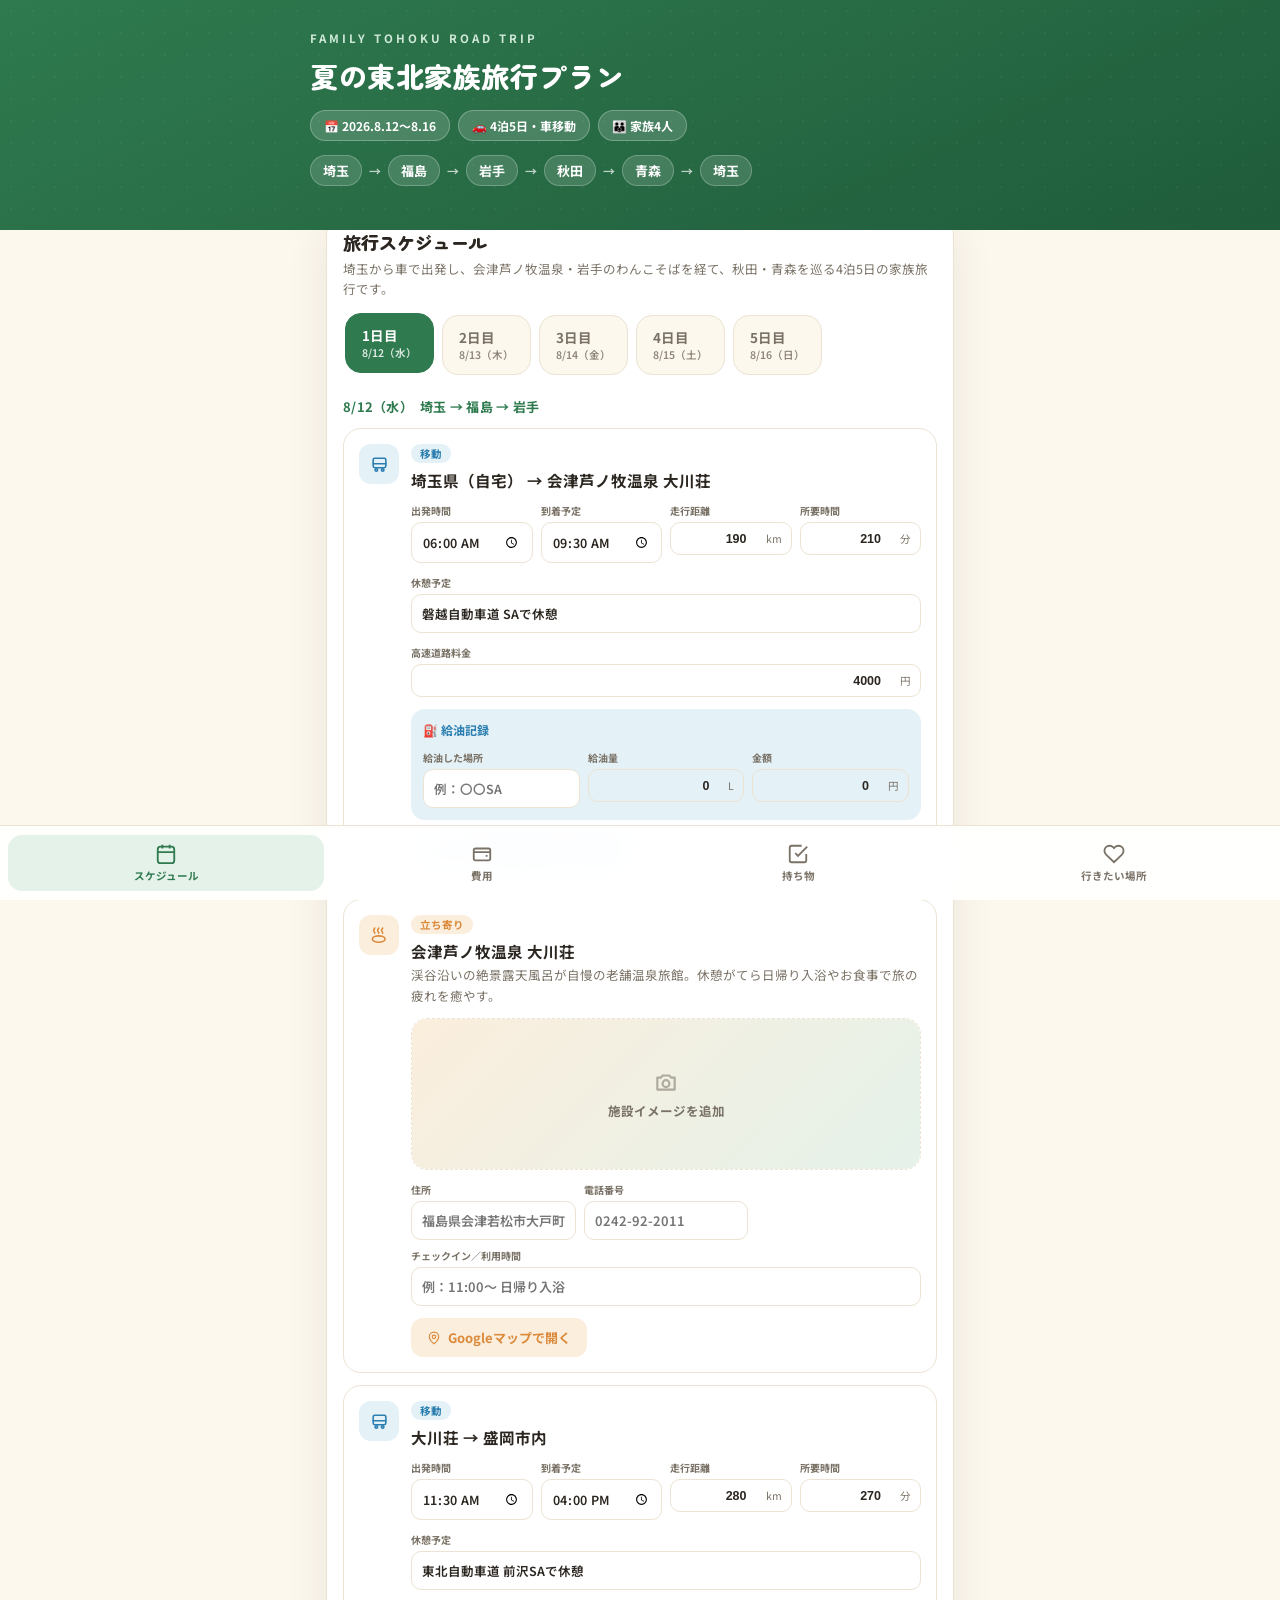
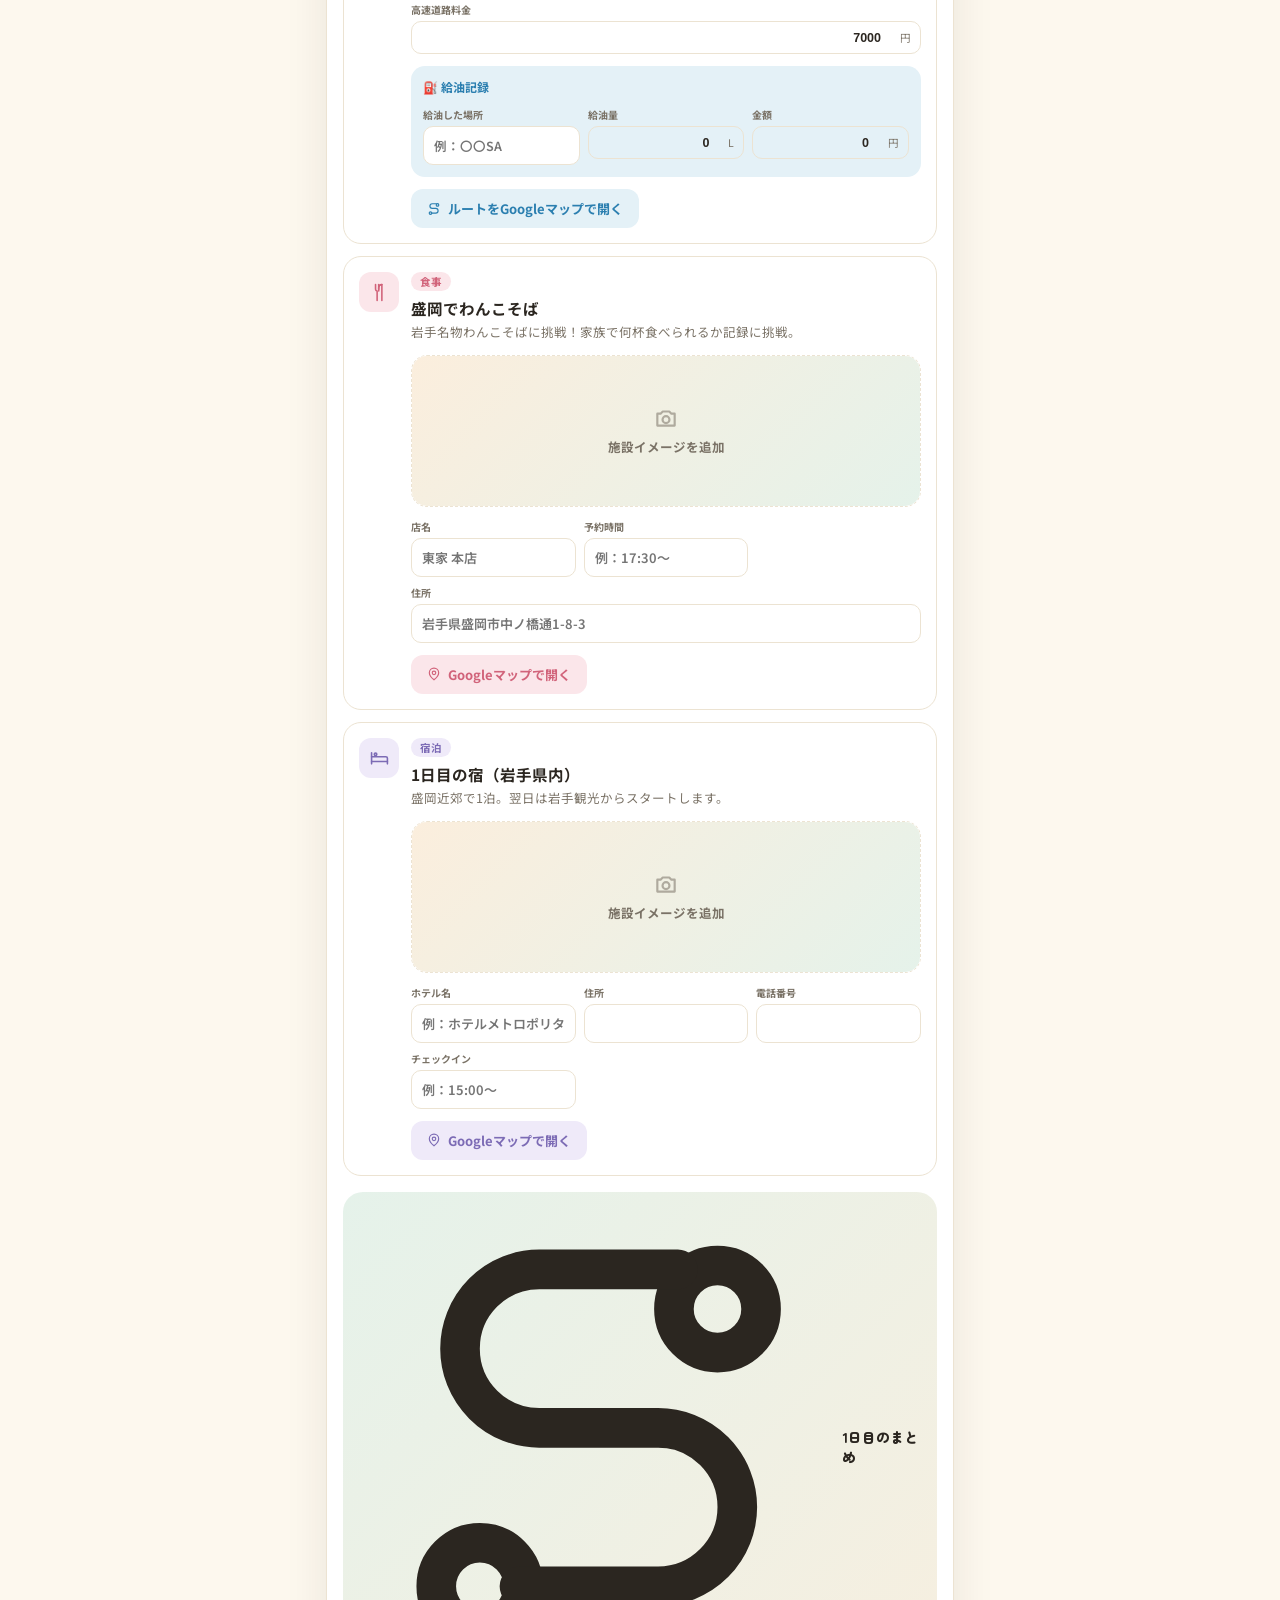
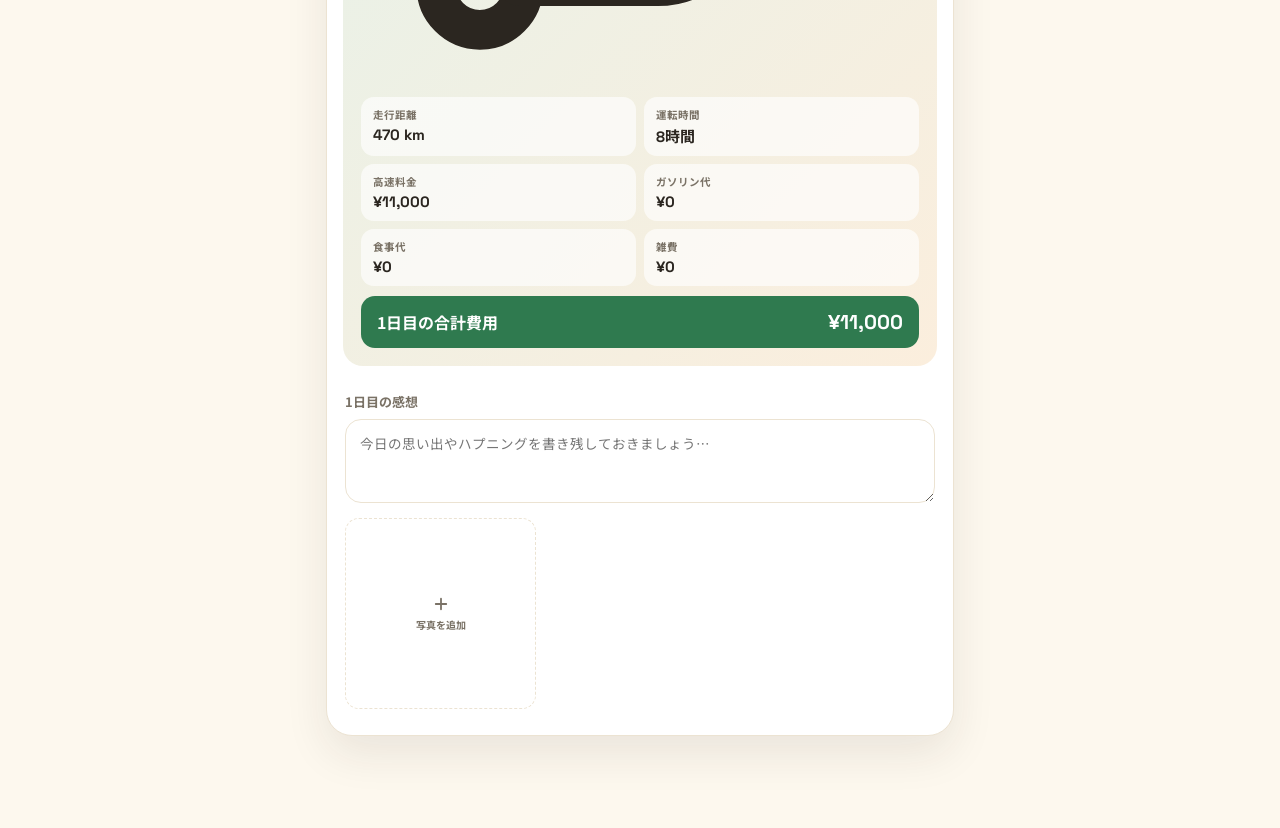
==== tohoku-trip.html @ 3187f572 "東北旅行アプリを追加" ====
<!DOCTYPE html>
<html lang="ja">
<head>
<meta charset="UTF-8">
<meta name="viewport" content="width=device-width, initial-scale=1.0">
<meta name="description" content="2026年8月12日〜16日、家族4人で車で行く東北旅行プラン。埼玉から会津芦ノ牧温泉・岩手・秋田・青森を巡る4泊5日の旅程と費用を管理できます。">
<meta name="theme-color" content="#2f7a4f">
<title>夏の東北家族旅行プラン | 埼玉→福島→岩手→秋田→青森</title>
<link rel="preconnect" href="https://fonts.googleapis.com">
<link rel="preconnect" href="https://fonts.gstatic.com" crossorigin>
<link href="https://fonts.googleapis.com/css2?family=Noto+Sans+JP:wght@400;500;700;900&family=Zen+Maru+Gothic:wght@500;700;900&family=Space+Grotesk:wght@500;700&display=swap" rel="stylesheet">
<style>
  :root {
    --bg: #fdf8ee;
    --surface: #ffffff;
    --ink: #2b2620;
    --ink-soft: #7a7266;
    --border: #ece3d2;
    --green: #2f7a4f;
    --green-soft: #e5f2ea;
    --amber: #db8a3c;
    --amber-soft: #fbeedd;
    --blue: #2b7fb0;
    --blue-soft: #e4f1f7;
    --purple: #7c6bb5;
    --purple-soft: #efeaf9;
    --coral: #d1637a;
    --coral-soft: #fbe6ea;
    --sun: #e8912b;
    --sun-soft: #fbecd4;
    --radius: 18px;
  }

  * {
    margin: 0;
    padding: 0;
    box-sizing: border-box;
  }

  body {
    font-family: "Noto Sans JP", "Hiragino Kaku Gothic ProN", sans-serif;
    background: var(--bg);
    color: var(--ink);
    padding-bottom: 92px;
    -webkit-font-smoothing: antialiased;
  }

  .num { font-family: "Space Grotesk", "Noto Sans JP", sans-serif; }
  .heading-font { font-family: "Zen Maru Gothic", "Noto Sans JP", sans-serif; }

  button { font-family: inherit; cursor: pointer; }
  a { color: inherit; text-decoration: none; }

  .wrap {
    max-width: 660px;
    margin: 0 auto;
    padding: 0 16px;
  }

  /* ---------- header ---------- */

  .hero {
    background: linear-gradient(155deg, var(--green) 0%, #1f5c3a 100%);
    color: #fff;
    padding: 30px 16px 44px;
    position: relative;
    overflow: hidden;
  }

  .hero::before {
    content: "";
    position: absolute;
    inset: 0;
    background-image: radial-gradient(rgba(255,255,255,0.08) 1px, transparent 1px);
    background-size: 22px 22px;
    opacity: 0.5;
  }

  .hero-inner {
    position: relative;
    max-width: 660px;
    margin: 0 auto;
  }

  .eyebrow {
    font-size: 11.5px;
    font-weight: 700;
    letter-spacing: 0.26em;
    color: #cfe9d9;
    text-transform: uppercase;
  }

  .hero-title {
    margin-top: 10px;
    font-size: 25px;
    font-weight: 900;
    letter-spacing: 0.02em;
  }

  .hero-badges {
    margin-top: 14px;
    display: flex;
    flex-wrap: wrap;
    gap: 8px;
  }

  .hero-badges .badge {
    background: rgba(255, 255, 255, 0.16);
    border: 1px solid rgba(255, 255, 255, 0.26);
    padding: 6px 13px;
    border-radius: 999px;
    font-size: 12px;
    font-weight: 700;
  }

  .route {
    margin-top: 14px;
    display: flex;
    align-items: center;
    gap: 7px;
    flex-wrap: wrap;
    font-size: 13px;
    font-weight: 700;
  }

  .route .stop {
    background: rgba(255, 255, 255, 0.14);
    border: 1px solid rgba(255, 255, 255, 0.24);
    padding: 5px 12px;
    border-radius: 999px;
  }

  .route .arrow { opacity: 0.7; font-size: 12px; }

  /* ---------- content card shell ---------- */

  .view { margin-top: -22px; }
  .view.hidden { display: none; }

  .section-panel {
    background: var(--surface);
    border: 1px solid var(--border);
    border-radius: 26px;
    padding: 20px 16px 26px;
    box-shadow: 0 18px 44px rgba(43, 38, 32, 0.09);
  }

  .panel-title {
    font-size: 18px;
    font-weight: 900;
    font-family: "Zen Maru Gothic", "Noto Sans JP", sans-serif;
  }

  .panel-desc {
    margin-top: 4px;
    font-size: 12.5px;
    color: var(--ink-soft);
    line-height: 1.6;
  }

  /* ---------- day tabs ---------- */

  .day-tabs {
    display: flex;
    gap: 8px;
    overflow-x: auto;
    padding: 16px 2px 6px;
    scrollbar-width: none;
  }

  .day-tabs::-webkit-scrollbar { display: none; }

  .day-tab {
    flex-shrink: 0;
    border: 1.5px solid var(--border);
    background: var(--bg);
    color: var(--ink-soft);
    font-weight: 700;
    font-size: 13.5px;
    padding: 11px 16px;
    border-radius: 16px;
    transition: background 0.2s ease, color 0.2s ease, border-color 0.2s ease, transform 0.15s ease;
    text-align: left;
    line-height: 1.5;
  }

  .day-tab span {
    display: block;
    font-size: 10.5px;
    font-weight: 600;
    opacity: 0.85;
  }

  .day-tab.active {
    background: var(--green);
    border-color: var(--green);
    color: #fff;
    transform: translateY(-2px);
  }

  /* ---------- schedule cards ---------- */

  .day-date {
    margin-top: 16px;
    margin-bottom: 12px;
    font-size: 13px;
    font-weight: 700;
    color: var(--green);
    letter-spacing: 0.02em;
  }

  .timeline {
    display: flex;
    flex-direction: column;
    gap: 12px;
  }

  .spot-card {
    display: flex;
    gap: 12px;
    border: 1px solid var(--border);
    border-radius: 18px;
    padding: 15px;
    background: var(--surface);
  }

  .spot-icon {
    flex-shrink: 0;
    width: 40px;
    height: 40px;
    border-radius: 12px;
    display: flex;
    align-items: center;
    justify-content: center;
  }

  .spot-icon svg { width: 19px; height: 19px; }

  .type-sight    .spot-icon { background: var(--green-soft); color: var(--green); }
  .type-food     .spot-icon { background: var(--coral-soft); color: var(--coral); }
  .type-hotel    .spot-icon { background: var(--purple-soft); color: var(--purple); }
  .type-drive    .spot-icon { background: var(--blue-soft); color: var(--blue); }
  .type-waypoint .spot-icon { background: var(--amber-soft); color: var(--amber); }
  .type-shop     .spot-icon { background: var(--sun-soft); color: var(--sun); }
  .type-arrive   .spot-icon { background: var(--green-soft); color: var(--green); }

  .spot-body { flex: 1; min-width: 0; }

  .spot-meta {
    display: flex;
    align-items: center;
    gap: 8px;
    font-size: 11.5px;
    font-weight: 700;
    color: var(--ink-soft);
  }

  .type-tag { padding: 2px 9px; border-radius: 999px; font-size: 10.5px; }

  .type-sight    .type-tag { background: var(--green-soft); color: var(--green); }
  .type-food     .type-tag { background: var(--coral-soft); color: var(--coral); }
  .type-hotel    .type-tag { background: var(--purple-soft); color: var(--purple); }
  .type-drive    .type-tag { background: var(--blue-soft); color: var(--blue); }
  .type-waypoint .type-tag { background: var(--amber-soft); color: var(--amber); }
  .type-shop     .type-tag { background: var(--sun-soft); color: var(--sun); }
  .type-arrive   .type-tag { background: var(--green-soft); color: var(--green); }

  .spot-title { margin-top: 6px; font-size: 15.5px; font-weight: 700; }

  .spot-desc {
    margin-top: 3px;
    font-size: 12.5px;
    color: var(--ink-soft);
    line-height: 1.65;
  }

  .map-btn {
    margin-top: 12px;
    display: inline-flex;
    align-items: center;
    gap: 7px;
    font-size: 13px;
    font-weight: 700;
    padding: 10px 16px;
    border-radius: 12px;
    border: none;
    transition: filter 0.2s ease, transform 0.15s ease;
  }

  .map-btn:hover { filter: brightness(0.96); transform: translateY(-1px); }
  .map-btn svg { width: 14px; height: 14px; }

  .type-sight    .map-btn { color: var(--green);  background: var(--green-soft); }
  .type-food     .map-btn { color: var(--coral);  background: var(--coral-soft); }
  .type-hotel    .map-btn { color: var(--purple); background: var(--purple-soft); }
  .type-drive    .map-btn { color: var(--blue);   background: var(--blue-soft); }
  .type-waypoint .map-btn { color: var(--amber);  background: var(--amber-soft); }
  .type-shop     .map-btn { color: var(--sun);    background: var(--sun-soft); }
  .type-arrive   .map-btn { color: var(--green);  background: var(--green-soft); }

  /* ---------- info fields (waypoint / hotel / food detail) ---------- */

  .info-fields {
    margin-top: 12px;
    display: grid;
    grid-template-columns: repeat(auto-fit, minmax(140px, 1fr));
    gap: 8px;
  }

  .info-field.full { grid-column: 1 / -1; }

  .info-field label {
    display: block;
    font-size: 10px;
    font-weight: 700;
    color: var(--ink-soft);
    margin-bottom: 4px;
  }

  .info-field input {
    width: 100%;
    border: 1px solid var(--border);
    border-radius: 10px;
    padding: 9px 10px;
    font-size: 13px;
    font-weight: 600;
    color: var(--ink);
    font-family: inherit;
  }

  .info-field input:focus { outline: none; border-color: var(--green); }

  /* ---------- photo slot (single) ---------- */

  .photo-slot { margin-top: 12px; }

  .photo-label {
    display: block;
    position: relative;
    border-radius: 16px;
    overflow: hidden;
    border: 1.5px dashed var(--border);
    cursor: pointer;
  }

  .photo-preview { width: 100%; height: 150px; object-fit: cover; display: none; }

  .photo-placeholder {
    display: flex;
    flex-direction: column;
    align-items: center;
    justify-content: center;
    gap: 6px;
    height: 150px;
    color: var(--ink-soft);
    font-size: 12.5px;
    font-weight: 700;
    background: linear-gradient(135deg, var(--amber-soft), var(--green-soft));
  }

  .photo-placeholder svg { width: 26px; height: 26px; opacity: 0.55; }

  .photo-slot.has-photo .photo-preview { display: block; }
  .photo-slot.has-photo .photo-placeholder { display: none; }

  .photo-remove {
    position: absolute;
    top: 8px;
    right: 8px;
    width: 30px;
    height: 30px;
    border-radius: 50%;
    background: rgba(0, 0, 0, 0.55);
    color: #fff;
    display: none;
    align-items: center;
    justify-content: center;
    border: none;
  }

  .photo-slot.has-photo .photo-remove { display: flex; }
  .photo-remove svg { width: 14px; height: 14px; }

  /* ---------- drive card ---------- */

  .drive-grid {
    margin-top: 12px;
    display: grid;
    grid-template-columns: repeat(auto-fit, minmax(96px, 1fr));
    gap: 8px;
  }

  .drive-field.full { grid-column: 1 / -1; }

  .drive-field label {
    display: block;
    font-size: 10px;
    font-weight: 700;
    color: var(--ink-soft);
    margin-bottom: 4px;
  }

  .drive-field input[type="time"],
  .drive-field input[type="text"] {
    width: 100%;
    border: 1px solid var(--border);
    border-radius: 10px;
    padding: 9px 10px;
    font-size: 12.5px;
    font-weight: 600;
    color: var(--ink);
    font-family: inherit;
  }

  .drive-field .unit-wrap {
    display: flex;
    align-items: center;
    gap: 4px;
    border: 1px solid var(--border);
    border-radius: 10px;
    padding: 8px 9px;
  }

  .drive-field .unit-wrap input {
    width: 100%;
    min-width: 0;
    border: none;
    background: transparent;
    text-align: right;
    font-size: 12.5px;
    font-weight: 700;
    font-family: "Space Grotesk", inherit;
    color: var(--ink);
  }

  .drive-field .unit-wrap input:focus,
  .drive-field input:focus { outline: none; }
  .drive-field .unit-wrap:focus-within,
  .drive-field input:focus { border-color: var(--blue); }

  .drive-field .unit-mini { font-size: 10.5px; color: var(--ink-soft); flex-shrink: 0; }

  .fuel-box {
    margin-top: 12px;
    background: var(--blue-soft);
    border-radius: 14px;
    padding: 12px;
  }

  .fuel-box-title {
    font-size: 12px;
    font-weight: 700;
    color: var(--blue);
    margin-bottom: 8px;
  }

  /* ---------- day summary (schedule tab, read-only rollup) ---------- */

  .day-summary {
    margin-top: 4px;
    background: linear-gradient(135deg, var(--green-soft), var(--amber-soft));
    border-radius: 20px;
    padding: 18px;
  }

  .day-summary-title {
    font-size: 14px;
    font-weight: 900;
    font-family: "Zen Maru Gothic", "Noto Sans JP", sans-serif;
    color: var(--ink);
    display: flex;
    align-items: center;
    gap: 6px;
  }

  .day-summary-grid {
    margin-top: 12px;
    display: grid;
    grid-template-columns: repeat(2, 1fr);
    gap: 8px;
  }

  .day-summary-item {
    background: rgba(255, 255, 255, 0.65);
    border-radius: 13px;
    padding: 10px 12px;
  }

  .day-summary-item .k { font-size: 10.5px; color: var(--ink-soft); font-weight: 700; }
  .day-summary-item .v { margin-top: 3px; font-size: 15px; font-weight: 700; color: var(--ink); }

  .day-summary-total {
    margin-top: 10px;
    background: var(--green);
    color: #fff;
    border-radius: 14px;
    padding: 13px 16px;
    display: flex;
    align-items: center;
    justify-content: space-between;
    font-weight: 700;
  }

  .day-summary-total .v { font-size: 20px; }

  /* ---------- journal ---------- */

  .journal-box { margin-top: 14px; padding: 0 2px; }

  .journal-box-title {
    font-size: 13px;
    font-weight: 700;
    color: var(--ink-soft);
    margin-bottom: 8px;
  }

  .journal-box textarea {
    width: 100%;
    min-height: 84px;
    border: 1px solid var(--border);
    border-radius: 16px;
    padding: 13px 14px;
    font-size: 13.5px;
    font-family: inherit;
    color: var(--ink);
    resize: vertical;
  }

  .journal-box textarea:focus { outline: none; border-color: var(--green); }

  .journal-photos {
    margin-top: 10px;
    display: grid;
    grid-template-columns: repeat(3, 1fr);
    gap: 8px;
  }

  .journal-thumb {
    position: relative;
    border-radius: 14px;
    overflow: hidden;
    aspect-ratio: 1;
  }

  .journal-thumb img { width: 100%; height: 100%; object-fit: cover; display: block; }

  .thumb-del {
    position: absolute;
    top: 5px;
    right: 5px;
    width: 24px;
    height: 24px;
    border-radius: 50%;
    background: rgba(0, 0, 0, 0.55);
    color: #fff;
    border: none;
    font-size: 14px;
    line-height: 1;
    display: flex;
    align-items: center;
    justify-content: center;
  }

  .journal-add-tile {
    aspect-ratio: 1;
    border: 1.5px dashed var(--border);
    border-radius: 14px;
    display: flex;
    flex-direction: column;
    align-items: center;
    justify-content: center;
    gap: 4px;
    color: var(--ink-soft);
    font-size: 10px;
    font-weight: 700;
    cursor: pointer;
  }

  .journal-add-tile svg { width: 18px; height: 18px; }

  /* ---------- budget ---------- */

  .budget-total {
    margin-top: 16px;
    background: linear-gradient(135deg, var(--green), #1f5c3a);
    color: #fff;
    border-radius: 22px;
    padding: 22px;
    text-align: center;
  }

  .budget-goal-row {
    display: flex;
    align-items: center;
    justify-content: center;
    gap: 8px;
    font-size: 12px;
    font-weight: 600;
    opacity: 0.9;
    margin-bottom: 10px;
  }

  .budget-goal-row input {
    width: 116px;
    text-align: right;
    background: rgba(255, 255, 255, 0.16);
    border: 1px solid rgba(255, 255, 255, 0.3);
    border-radius: 9px;
    padding: 6px 9px;
    color: #fff;
    font-family: "Space Grotesk", inherit;
    font-weight: 700;
    font-size: 13px;
  }

  .budget-goal-row input:focus { outline: none; border-color: #fff; }

  .budget-total .label { font-size: 12px; font-weight: 700; letter-spacing: 0.14em; opacity: 0.85; }
  .budget-total .amount { margin-top: 6px; font-size: 36px; font-weight: 700; }

  .stat-grid {
    margin-top: 16px;
    display: grid;
    grid-template-columns: 1fr 1fr;
    gap: 10px;
  }

  .stat-tile { background: rgba(255, 255, 255, 0.14); border-radius: 14px; padding: 12px; }
  .stat-tile .k { font-size: 10.5px; opacity: 0.85; font-weight: 600; }
  .stat-tile .v { margin-top: 3px; font-size: 17px; font-weight: 700; }
  .stat-tile.over .v { color: #ffdede; }

  .cost-category { margin-top: 22px; }

  .cost-category-title {
    display: flex;
    align-items: center;
    gap: 8px;
    font-size: 13px;
    font-weight: 700;
    color: var(--ink-soft);
    letter-spacing: 0.02em;
    margin-bottom: 10px;
  }

  .cat-icon {
    width: 22px;
    height: 22px;
    border-radius: 7px;
    background: var(--green-soft);
    color: var(--green);
    display: flex;
    align-items: center;
    justify-content: center;
    flex-shrink: 0;
  }

  .cat-icon svg { width: 12px; height: 12px; }

  /* ---------- day accordion (budget tab) ---------- */

  .day-acc {
    border: 1px solid var(--border);
    border-radius: 18px;
    margin-top: 10px;
    overflow: hidden;
  }

  .day-acc-head {
    width: 100%;
    display: flex;
    align-items: center;
    justify-content: space-between;
    gap: 10px;
    padding: 15px 16px;
    background: var(--bg);
    border: none;
    text-align: left;
  }

  .day-acc-head .name { font-size: 14px; font-weight: 700; }
  .day-acc-head .name span { display: block; font-size: 11px; font-weight: 500; color: var(--ink-soft); margin-top: 2px; }
  .day-acc-head .total { font-size: 15.5px; font-weight: 700; color: var(--green); flex-shrink: 0; }
  .day-acc-head .chev { flex-shrink: 0; width: 18px; height: 18px; color: var(--ink-soft); transition: transform 0.25s ease; }
  .day-acc.open .day-acc-head .chev { transform: rotate(180deg); }

  .day-acc-body {
    max-height: 0;
    overflow: hidden;
    transition: max-height 0.35s ease;
    padding: 0 16px;
  }

  .day-acc.open .day-acc-body { max-height: 1200px; padding: 4px 16px 18px; }

  .auto-chip-row { display: flex; gap: 8px; margin-bottom: 12px; }

  .auto-chip { flex: 1; background: var(--blue-soft); color: var(--blue); border-radius: 12px; padding: 9px 11px; }
  .auto-chip .k { font-size: 10.5px; font-weight: 700; }
  .auto-chip .v { display: block; font-size: 14.5px; font-weight: 700; margin-top: 2px; }

  .cost-rows { display: flex; flex-direction: column; gap: 8px; }

  .cost-row {
    display: flex;
    align-items: center;
    justify-content: space-between;
    gap: 10px;
    border: 1px solid var(--border);
    border-radius: 14px;
    padding: 11px 12px;
  }

  .cost-row .cost-label { font-size: 13.5px; font-weight: 600; color: var(--ink); }
  .cost-row .cost-input-wrap { display: flex; align-items: center; gap: 5px; flex-shrink: 0; }

  .cost-row input[type="number"] {
    width: 100px;
    text-align: right;
    border: 1px solid var(--border);
    border-radius: 10px;
    padding: 8px;
    font-size: 14px;
    font-weight: 700;
    font-family: "Space Grotesk", inherit;
    color: var(--ink);
  }

  .cost-row input[type="number"]:focus { outline: none; border-color: var(--green); }
  .unit { font-size: 12px; color: var(--ink-soft); }

  .icon-btn {
    flex-shrink: 0;
    width: 34px;
    height: 34px;
    border-radius: 10px;
    border: 1px solid var(--border);
    background: var(--bg);
    color: var(--ink-soft);
    display: flex;
    align-items: center;
    justify-content: center;
    transition: background 0.2s ease, color 0.2s ease;
  }

  .icon-btn:hover { background: var(--coral-soft); color: var(--coral); }
  .icon-btn svg { width: 15px; height: 15px; }

  .budget-row {
    display: flex;
    align-items: center;
    gap: 10px;
    border: 1px solid var(--border);
    border-radius: 14px;
    padding: 10px 12px;
  }

  .budget-row input[type="text"] {
    border: none;
    background: transparent;
    font-size: 14px;
    font-weight: 700;
    color: var(--ink);
    flex: 1;
    min-width: 0;
    font-family: inherit;
  }

  .budget-row input[type="text"]:focus { outline: none; }

  .budget-amount-wrap { display: flex; align-items: center; gap: 4px; flex-shrink: 0; }

  .budget-row input[type="number"] {
    width: 92px;
    text-align: right;
    border: 1px solid var(--border);
    border-radius: 10px;
    padding: 8px;
    font-size: 14px;
    font-weight: 700;
    font-family: "Space Grotesk", inherit;
    color: var(--ink);
  }

  .budget-row input[type="number"]:focus { outline: none; border-color: var(--green); }

  .other-empty { font-size: 12.5px; color: var(--ink-soft); padding: 10px 2px; }

  .add-row-btn {
    margin-top: 14px;
    width: 100%;
    border: 1.5px dashed var(--border);
    background: transparent;
    color: var(--green);
    font-weight: 700;
    font-size: 14px;
    padding: 14px;
    border-radius: 16px;
    display: flex;
    align-items: center;
    justify-content: center;
    gap: 6px;
    transition: background 0.2s ease, border-color 0.2s ease;
  }

  .add-row-btn:hover { background: var(--green-soft); border-color: var(--green); }
  .add-row-btn svg { width: 16px; height: 16px; }

  /* ---------- packing ---------- */

  .progress-wrap { margin-top: 16px; display: flex; align-items: center; gap: 12px; }
  .progress-track { flex: 1; height: 9px; background: var(--border); border-radius: 999px; overflow: hidden; }

  .progress-fill {
    height: 100%;
    background: linear-gradient(90deg, var(--green), #58ab7c);
    border-radius: 999px;
    transition: width 0.3s ease;
    width: 0%;
  }

  .progress-text { font-size: 12.5px; font-weight: 700; color: var(--ink-soft); flex-shrink: 0; }

  .packing-list { margin-top: 16px; display: flex; flex-direction: column; gap: 8px; }

  .packing-row {
    display: flex;
    align-items: center;
    gap: 10px;
    border: 1px solid var(--border);
    border-radius: 16px;
    padding: 13px;
  }

  .check-box {
    width: 24px;
    height: 24px;
    border-radius: 8px;
    border: 2px solid var(--border);
    flex-shrink: 0;
    display: flex;
    align-items: center;
    justify-content: center;
    color: #fff;
    transition: background 0.2s ease, border-color 0.2s ease;
  }

  .check-box svg { width: 14px; height: 14px; opacity: 0; transition: opacity 0.15s ease; }

  .packing-row.checked .check-box { background: var(--green); border-color: var(--green); }
  .packing-row.checked .check-box svg { opacity: 1; }
  .packing-row.checked .packing-label { color: var(--ink-soft); text-decoration: line-through; }

  .packing-label { flex: 1; font-size: 14px; font-weight: 500; cursor: pointer; }

  .add-input-row { margin-top: 14px; display: flex; gap: 8px; }

  .add-input-row input[type="text"] {
    flex: 1;
    border: 1px solid var(--border);
    border-radius: 14px;
    padding: 14px 15px;
    font-size: 14px;
    font-family: inherit;
    color: var(--ink);
  }

  .add-input-row input[type="text"]:focus { outline: none; border-color: var(--green); }

  .add-submit-btn {
    flex-shrink: 0;
    width: 52px;
    border-radius: 14px;
    border: none;
    background: var(--green);
    color: #fff;
    display: flex;
    align-items: center;
    justify-content: center;
  }

  .add-submit-btn svg { width: 20px; height: 20px; }

  /* ---------- wishlist ---------- */

  .wish-list { margin-top: 16px; display: flex; flex-direction: column; gap: 10px; }

  .wish-card {
    display: flex;
    align-items: center;
    gap: 12px;
    border: 1px solid var(--border);
    border-radius: 18px;
    padding: 13px 14px;
  }

  .wish-icon {
    flex-shrink: 0;
    width: 38px;
    height: 38px;
    border-radius: 11px;
    background: var(--coral-soft);
    color: var(--coral);
    display: flex;
    align-items: center;
    justify-content: center;
  }

  .wish-icon svg { width: 18px; height: 18px; }
  .wish-name { flex: 1; font-size: 14.5px; font-weight: 700; min-width: 0; word-break: break-word; }
  .wish-actions { display: flex; align-items: center; gap: 6px; flex-shrink: 0; }

  .wish-map-btn {
    width: 38px;
    height: 38px;
    border-radius: 11px;
    border: none;
    background: var(--green-soft);
    color: var(--green);
    display: flex;
    align-items: center;
    justify-content: center;
  }

  .wish-map-btn svg { width: 16px; height: 16px; }

  .empty-note {
    margin-top: 18px;
    text-align: center;
    font-size: 13px;
    color: var(--ink-soft);
    padding: 20px;
    border: 1.5px dashed var(--border);
    border-radius: 16px;
  }

  /* ---------- bottom nav ---------- */

  .bottom-nav {
    position: fixed;
    bottom: 0;
    left: 0;
    right: 0;
    z-index: 10;
    background: rgba(255, 255, 255, 0.94);
    backdrop-filter: blur(16px);
    -webkit-backdrop-filter: blur(16px);
    border-top: 1px solid var(--border);
    display: flex;
    padding: 9px 8px calc(9px + env(safe-area-inset-bottom));
  }

  .nav-btn {
    flex: 1;
    display: flex;
    flex-direction: column;
    align-items: center;
    gap: 3px;
    border: none;
    background: transparent;
    color: var(--ink-soft);
    padding: 8px 4px;
    border-radius: 14px;
    font-size: 10.5px;
    font-weight: 700;
    transition: color 0.2s ease, background 0.2s ease;
  }

  .nav-btn svg { width: 22px; height: 22px; }
  .nav-btn.active { color: var(--green); background: var(--green-soft); }

  @media (min-width: 480px) {
    .hero-title { font-size: 28px; }
  }
</style>
</head>
<body>

  <header class="hero">
    <div class="hero-inner">
      <p class="eyebrow">Family Tohoku Road Trip</p>
      <h1 class="hero-title heading-font">夏の東北家族旅行プラン</h1>
      <div class="hero-badges">
        <span class="badge">📅 2026.8.12〜8.16</span>
        <span class="badge">🚗 4泊5日・車移動</span>
        <span class="badge">👪 家族4人</span>
      </div>
      <div class="route">
        <span class="stop">埼玉</span><span class="arrow">→</span>
        <span class="stop">福島</span><span class="arrow">→</span>
        <span class="stop">岩手</span><span class="arrow">→</span>
        <span class="stop">秋田</span><span class="arrow">→</span>
        <span class="stop">青森</span><span class="arrow">→</span>
        <span class="stop">埼玉</span>
      </div>
    </div>
  </header>

  <main class="wrap">

    <!-- ---------------- schedule view ---------------- -->
    <section class="view" id="view-schedule">
      <div class="section-panel">
        <h2 class="panel-title">旅行スケジュール</h2>
        <p class="panel-desc">埼玉から車で出発し、会津芦ノ牧温泉・岩手のわんこそばを経て、秋田・青森を巡る4泊5日の家族旅行です。</p>

        <div class="day-tabs" id="dayTabs"></div>
        <p class="day-date" id="dayDate"></p>
        <div class="timeline" id="timeline"></div>
      </div>
    </section>

    <!-- ---------------- budget view ---------------- -->
    <section class="view hidden" id="view-budget">
      <div class="section-panel">
        <h2 class="panel-title">旅行費用の管理</h2>
        <p class="panel-desc">日ごとに費用を入力すると、1日ごとの合計・旅行総額・1人あたりの金額・残り予算が自動で計算されます。</p>

        <div class="budget-total">
          <div class="budget-goal-row">
            <span>設定予算</span>
            <input type="number" id="goalInput" min="0" step="1000">
            <span>円</span>
          </div>
          <div class="label">現在の旅行総額</div>
          <div class="amount num" id="budgetTotal">¥0</div>
          <div class="stat-grid">
            <div class="stat-tile">
              <div class="k">1人あたり（4人）</div>
              <div class="v num" id="perPersonAmount">¥0</div>
            </div>
            <div class="stat-tile" id="remainTile">
              <div class="k">残り予算</div>
              <div class="v num" id="remainAmount">¥0</div>
            </div>
          </div>
        </div>

        <div class="cost-category">
          <div class="cost-category-title"><span class="cat-icon" id="icon-calendar-slot"></span>1日ごとの費用</div>
          <div id="dayAccordions"></div>
        </div>

        <div class="cost-category">
          <div class="cost-category-title"><span class="cat-icon" id="icon-other-slot"></span>その他（自由入力）</div>
          <div class="budget-row-list" id="otherList"></div>
          <button class="add-row-btn" id="addOtherRow">
            <svg viewBox="0 0 24 24" fill="none" stroke="currentColor" stroke-width="2.4" stroke-linecap="round"><path d="M12 5v14M5 12h14"></path></svg>
            費用項目を追加
          </button>
        </div>
      </div>
    </section>

    <!-- ---------------- packing view ---------------- -->
    <section class="view hidden" id="view-packing">
      <div class="section-panel">
        <h2 class="panel-title">持ち物チェックリスト</h2>
        <p class="panel-desc">家族4人での夏の車移動向けの持ち物リストです。準備できたらチェックしましょう。</p>

        <div class="progress-wrap">
          <div class="progress-track"><div class="progress-fill" id="progressFill"></div></div>
          <div class="progress-text" id="progressText">0 / 0</div>
        </div>

        <div class="packing-list" id="packingList"></div>

        <div class="add-input-row">
          <input type="text" id="packingInput" placeholder="持ち物を追加（例：カメラ）">
          <button class="add-submit-btn" id="packingAddBtn">
            <svg viewBox="0 0 24 24" fill="none" stroke="currentColor" stroke-width="2.4" stroke-linecap="round"><path d="M12 5v14M5 12h14"></path></svg>
          </button>
        </div>
      </div>
    </section>

    <!-- ---------------- wishlist view ---------------- -->
    <section class="view hidden" id="view-wishlist">
      <div class="section-panel">
        <h2 class="panel-title">行きたい場所リスト</h2>
        <p class="panel-desc">気になるスポットを追加して、旅の候補地として残しておけます。</p>

        <div class="add-input-row">
          <input type="text" id="wishInput" placeholder="行きたい場所を入力（例：十和田湖）">
          <button class="add-submit-btn" id="wishAddBtn">
            <svg viewBox="0 0 24 24" fill="none" stroke="currentColor" stroke-width="2.4" stroke-linecap="round"><path d="M12 5v14M5 12h14"></path></svg>
          </button>
        </div>

        <div class="wish-list" id="wishList"></div>
        <p class="empty-note" id="wishEmpty" style="display:none;">まだ登録された場所がありません。</p>
      </div>
    </section>

  </main>

  <nav class="bottom-nav">
    <button class="nav-btn active" data-view="schedule">
      <svg viewBox="0 0 24 24" fill="none" stroke="currentColor" stroke-width="2"><rect x="3" y="4" width="18" height="18" rx="3"></rect><path d="M3 10h18M8 2v4M16 2v4"></path></svg>
      スケジュール
    </button>
    <button class="nav-btn" data-view="budget">
      <svg viewBox="0 0 24 24" fill="none" stroke="currentColor" stroke-width="2"><rect x="3" y="6" width="18" height="13" rx="2"></rect><path d="M3 10h18M16 14h2"></path></svg>
      費用
    </button>
    <button class="nav-btn" data-view="packing">
      <svg viewBox="0 0 24 24" fill="none" stroke="currentColor" stroke-width="2"><path d="M9 11l3 3L22 4"></path><path d="M21 12v7a2 2 0 0 1-2 2H5a2 2 0 0 1-2-2V5a2 2 0 0 1 2-2h11"></path></svg>
      持ち物
    </button>
    <button class="nav-btn" data-view="wishlist">
      <svg viewBox="0 0 24 24" fill="none" stroke="currentColor" stroke-width="2"><path d="M20.8 4.6a5.5 5.5 0 0 0-7.8 0L12 5.6l-1-1a5.5 5.5 0 0 0-7.8 7.8l1 1L12 21l7.8-7.6 1-1a5.5 5.5 0 0 0 0-7.8Z"></path></svg>
      行きたい場所
    </button>
  </nav>

<script>
  /* ================= icons ================= */
  const ICONS = {
    sight: '<svg viewBox="0 0 24 24" fill="none" stroke="currentColor" stroke-width="2" stroke-linecap="round" stroke-linejoin="round"><path d="m8 3-4 6h16l-4-6"></path><path d="M4 9v11a1 1 0 0 0 1 1h14a1 1 0 0 0 1-1V9"></path><path d="M9 21v-6h6v6"></path></svg>',
    food: '<svg viewBox="0 0 24 24" fill="none" stroke="currentColor" stroke-width="2" stroke-linecap="round" stroke-linejoin="round"><path d="M7 2v6a2 2 0 0 0 2 2v12"></path><path d="M11 2v8"></path><path d="M15 2v20"></path><path d="M15 2a4 4 0 0 0-4 4v2"></path></svg>',
    hotel: '<svg viewBox="0 0 24 24" fill="none" stroke="currentColor" stroke-width="2" stroke-linecap="round" stroke-linejoin="round"><path d="M2 20V6"></path><path d="M2 11h18a2 2 0 0 1 2 2v7"></path><path d="M2 17h20"></path><circle cx="7" cy="8" r="1.6"></circle></svg>',
    drive: '<svg viewBox="0 0 24 24" fill="none" stroke="currentColor" stroke-width="2" stroke-linecap="round" stroke-linejoin="round"><rect x="4" y="4" width="16" height="12" rx="2"></rect><path d="M4 11h16"></path><circle cx="8" cy="19" r="1.6"></circle><circle cx="16" cy="19" r="1.6"></circle></svg>',
    onsen: '<svg viewBox="0 0 24 24" fill="none" stroke="currentColor" stroke-width="2" stroke-linecap="round" stroke-linejoin="round"><path d="M6 2.5c0 1.4-1.4 1.4-1.4 2.8S6 7.6 6 9"></path><path d="M11 2.5c0 1.4-1.4 1.4-1.4 2.8S11 7.6 11 9"></path><path d="M16 2.5c0 1.4-1.4 1.4-1.4 2.8S16 7.6 16 9"></path><ellipse cx="11" cy="16.5" rx="8" ry="4"></ellipse></svg>',
    bag: '<svg viewBox="0 0 24 24" fill="none" stroke="currentColor" stroke-width="2" stroke-linecap="round" stroke-linejoin="round"><path d="M6 7h12l1 13H5L6 7Z"></path><path d="M9 7a3 3 0 0 1 6 0"></path></svg>',
    home: '<svg viewBox="0 0 24 24" fill="none" stroke="currentColor" stroke-width="2" stroke-linecap="round" stroke-linejoin="round"><path d="m3 11 9-8 9 8"></path><path d="M5 10v10h14V10"></path><path d="M9 20v-6h6v6"></path></svg>',
    pin: '<svg viewBox="0 0 24 24" fill="none" stroke="currentColor" stroke-width="2" stroke-linecap="round" stroke-linejoin="round"><path d="M20 10c0 6-8 12-8 12s-8-6-8-12a8 8 0 0 1 16 0Z"></path><circle cx="12" cy="10" r="3"></circle></svg>',
    route: '<svg viewBox="0 0 24 24" fill="none" stroke="currentColor" stroke-width="2" stroke-linecap="round" stroke-linejoin="round"><circle cx="6" cy="19" r="2.2"></circle><circle cx="18" cy="5" r="2.2"></circle><path d="M8 19h7a4 4 0 0 0 4-4 4 4 0 0 0-4-4H9a4 4 0 0 1-4-4 4 4 0 0 1 4-4h7"></path></svg>',
    trash: '<svg viewBox="0 0 24 24" fill="none" stroke="currentColor" stroke-width="2" stroke-linecap="round" stroke-linejoin="round"><path d="M3 6h18"></path><path d="M8 6V4a2 2 0 0 1 2-2h4a2 2 0 0 1 2 2v2"></path><path d="M19 6l-1 14a2 2 0 0 1-2 2H8a2 2 0 0 1-2-2L5 6"></path></svg>',
    check: '<svg viewBox="0 0 24 24" fill="none" stroke="currentColor" stroke-width="3" stroke-linecap="round" stroke-linejoin="round"><path d="M20 6 9 17l-5-5"></path></svg>',
    heart: '<svg viewBox="0 0 24 24" fill="none" stroke="currentColor" stroke-width="2" stroke-linecap="round" stroke-linejoin="round"><path d="M20.8 4.6a5.5 5.5 0 0 0-7.8 0L12 5.6l-1-1a5.5 5.5 0 0 0-7.8 7.8l1 1L12 21l7.8-7.6 1-1a5.5 5.5 0 0 0 0-7.8Z"></path></svg>',
    camera: '<svg viewBox="0 0 24 24" fill="none" stroke="currentColor" stroke-width="2" stroke-linecap="round" stroke-linejoin="round"><path d="M4 8h3l2-2h6l2 2h3v11H4Z"></path><circle cx="12" cy="13.5" r="3.2"></circle></svg>',
    plus: '<svg viewBox="0 0 24 24" fill="none" stroke="currentColor" stroke-width="2.4" stroke-linecap="round"><path d="M12 5v14M5 12h14"></path></svg>',
    close: '<svg viewBox="0 0 24 24" fill="none" stroke="currentColor" stroke-width="2.6" stroke-linecap="round"><path d="M6 6l12 12M18 6 6 18"></path></svg>',
    chev: '<svg viewBox="0 0 24 24" fill="none" stroke="currentColor" stroke-width="2.4" stroke-linecap="round" stroke-linejoin="round"><path d="m6 9 6 6 6-6"></path></svg>',
    calendar: '<svg viewBox="0 0 24 24" fill="none" stroke="currentColor" stroke-width="2" stroke-linecap="round" stroke-linejoin="round"><rect x="3" y="5" width="18" height="16" rx="2"></rect><path d="M3 10h18M8 3v4M16 3v4"></path></svg>',
  };

  const TYPE_LABEL = { sight: '観光', food: '食事', hotel: '宿泊', drive: '移動', waypoint: '立ち寄り', shop: '買い物', arrive: '到着' };

  document.getElementById('icon-calendar-slot').innerHTML = ICONS.calendar;
  document.getElementById('icon-other-slot').innerHTML = '<svg viewBox="0 0 24 24" fill="none" stroke="currentColor" stroke-width="2" stroke-linecap="round" stroke-linejoin="round"><circle cx="5" cy="12" r="1.6"></circle><circle cx="12" cy="12" r="1.6"></circle><circle cx="19" cy="12" r="1.6"></circle></svg>';

  function mapUrl(query) {
    return 'https://www.google.com/maps/search/?api=1&query=' + encodeURIComponent(query);
  }

  function mapDirUrl(origin, destination) {
    return 'https://www.google.com/maps/dir/?api=1&origin=' + encodeURIComponent(origin) + '&destination=' + encodeURIComponent(destination) + '&travelmode=driving';
  }

  /* ================= storage helpers ================= */
  function loadJSON(key, fallback) {
    try {
      const raw = localStorage.getItem(key);
      return raw ? JSON.parse(raw) : fallback;
    } catch (e) {
      return fallback;
    }
  }

  function saveJSON(key, value) {
    try { localStorage.setItem(key, JSON.stringify(value)); } catch (e) { /* storage unavailable */ }
  }

  function resizeImageFile(file, maxDim, quality) {
    return new Promise((resolve, reject) => {
      const reader = new FileReader();
      reader.onload = () => {
        const img = new Image();
        img.onload = () => {
          let width = img.width;
          let height = img.height;
          if (width > maxDim || height > maxDim) {
            if (width > height) { height = Math.round(height * maxDim / width); width = maxDim; }
            else { width = Math.round(width * maxDim / height); height = maxDim; }
          }
          const canvas = document.createElement('canvas');
          canvas.width = width;
          canvas.height = height;
          canvas.getContext('2d').drawImage(img, 0, 0, width, height);
          resolve(canvas.toDataURL('image/jpeg', quality));
        };
        img.onerror = reject;
        img.src = reader.result;
      };
      reader.onerror = reject;
      reader.readAsDataURL(file);
    });
  }

  function setText(id, value) {
    const el = document.getElementById(id);
    if (el) el.textContent = value;
  }

  function yen(n) { return '¥' + Math.round(n || 0).toLocaleString('ja-JP'); }

  function formatMinutes(min) {
    const m = Math.max(0, Math.round(min || 0));
    const h = Math.floor(m / 60);
    const r = m % 60;
    if (h <= 0) return `${r}分`;
    return `${h}時間${r > 0 ? r + '分' : ''}`;
  }

  /* ================= route data ================= */
  const ROUTE = [
    {
      id: 'day1', label: '1日目', dateLabel: '8/12（水）', sub: '埼玉 → 福島 → 岩手',
      segments: [
        { id: 'd1-drive1', type: 'drive', from: '埼玉県（自宅）', to: '会津芦ノ牧温泉 大川荘', mapFrom: '埼玉県', mapTo: '会津芦ノ牧温泉 大川荘',
          driveDefaults: { depTime: '06:00', arrTime: '09:30', distanceKm: 190, durationMin: 210, restStop: '磐越自動車道 SAで休憩', toll: 4000, fuelLocation: '', fuelLiters: 0, fuelCost: 0 } },
        { id: 'd1-oyakawaso', type: 'waypoint', title: '会津芦ノ牧温泉 大川荘', query: '会津芦ノ牧温泉 大川荘',
          desc: '渓谷沿いの絶景露天風呂が自慢の老舗温泉旅館。休憩がてら日帰り入浴やお食事で旅の疲れを癒やす。',
          infoFields: [
            { key: 'address', label: '住所', placeholder: '福島県会津若松市大戸町芦ノ牧温泉' },
            { key: 'phone', label: '電話番号', placeholder: '0242-92-2011', type: 'tel' },
            { key: 'checkin', label: 'チェックイン／利用時間', placeholder: '例：11:00〜 日帰り入浴', full: true },
          ] },
        { id: 'd1-drive2', type: 'drive', from: '大川荘', to: '盛岡市内', mapFrom: '会津芦ノ牧温泉 大川荘', mapTo: '盛岡駅',
          driveDefaults: { depTime: '11:30', arrTime: '16:00', distanceKm: 280, durationMin: 270, restStop: '東北自動車道 前沢SAで休憩', toll: 7000, fuelLocation: '', fuelLiters: 0, fuelCost: 0 } },
        { id: 'd1-wanko', type: 'food', title: '盛岡でわんこそば', query: '東家 本店 盛岡 わんこそば', mapQueryField: 'storeName',
          desc: '岩手名物わんこそばに挑戦！家族で何杯食べられるか記録に挑戦。',
          infoFields: [
            { key: 'storeName', label: '店名', placeholder: '東家 本店' },
            { key: 'reserveTime', label: '予約時間', placeholder: '例：17:30〜' },
            { key: 'address', label: '住所', placeholder: '岩手県盛岡市中ノ橋通1-8-3', full: true },
          ] },
        { id: 'd1-hotel', type: 'hotel', title: '1日目の宿（岩手県内）', query: '盛岡 ホテル', mapQueryField: 'name',
          desc: '盛岡近郊で1泊。翌日は岩手観光からスタートします。',
          infoFields: [
            { key: 'name', label: 'ホテル名', placeholder: '例：ホテルメトロポリタン盛岡' },
            { key: 'address', label: '住所', placeholder: '' },
            { key: 'phone', label: '電話番号', placeholder: '', type: 'tel' },
            { key: 'checkin', label: 'チェックイン', placeholder: '例：15:00〜' },
          ] },
      ],
    },
    {
      id: 'day2', label: '2日目', dateLabel: '8/13（木）', sub: '岩手 → 秋田',
      segments: [
        { id: 'd2-sight1', type: 'sight', title: '盛岡城跡公園（岩手公園）', query: '盛岡城跡公園', desc: '石垣が美しい旧盛岡城跡。夏の緑が映える散策スポット。' },
        { id: 'd2-sight2', type: 'sight', title: '岩手銀行赤レンガ館', query: '岩手銀行赤レンガ館', desc: 'レトロな赤レンガ建築を見学。写真スポットとしても人気。' },
        { id: 'd2-sight3', type: 'sight', title: '小岩井農場まきば園', query: '小岩井農場まきば園', desc: '広大な牧場で朝の涼しい空気を満喫。ソフトクリームも人気。' },
        { id: 'd2-drive1', type: 'drive', from: '盛岡', to: '田沢湖', mapFrom: '盛岡駅', mapTo: '田沢湖',
          driveDefaults: { depTime: '12:30', arrTime: '13:40', distanceKm: 60, durationMin: 70, restStop: '', toll: 0, fuelLocation: '', fuelLiters: 0, fuelCost: 0 } },
        { id: 'd2-sight4', type: 'sight', title: '田沢湖（たつこ像）', query: '田沢湖 たつこ像', desc: '日本一の水深を誇る神秘的な湖。金色のたつこ像が目印。' },
        { id: 'd2-food1', type: 'food', title: '田沢湖畔で昼食', query: '田沢湖 レストラン', desc: '湖を眺めながら地元食材のランチ。' },
        { id: 'd2-sight5', type: 'sight', title: '角館武家屋敷通り', query: '角館武家屋敷通り', desc: '「みちのくの小京都」と呼ばれる武家屋敷の街並みを散策。' },
        { id: 'd2-drive2', type: 'drive', from: '角館', to: '秋田市内', mapFrom: '角館駅', mapTo: '秋田駅',
          driveDefaults: { depTime: '17:00', arrTime: '18:00', distanceKm: 50, durationMin: 60, restStop: '', toll: 1500, fuelLocation: '', fuelLiters: 0, fuelCost: 0 } },
        { id: 'd2-hotel', type: 'hotel', title: '2日目の宿（秋田県内）', query: '秋田駅 ホテル', mapQueryField: 'name',
          desc: '秋田駅周辺で1泊。翌日は秋田観光からスタートします。',
          infoFields: [
            { key: 'name', label: 'ホテル名', placeholder: '例：アパホテル秋田駅前' },
            { key: 'address', label: '住所', placeholder: '' },
            { key: 'phone', label: '電話番号', placeholder: '', type: 'tel' },
            { key: 'checkin', label: 'チェックイン', placeholder: '例：15:00〜' },
          ] },
      ],
    },
    {
      id: 'day3', label: '3日目', dateLabel: '8/14（金）', sub: '秋田 → 青森',
      segments: [
        { id: 'd3-sight1', type: 'sight', title: '千秋公園（久保田城跡）', query: '千秋公園 秋田', desc: '秋田藩主佐竹氏の居城跡。緑豊かな公園を散策。' },
        { id: 'd3-food1', type: 'food', title: 'きりたんぽ鍋ランチ', query: '秋田 きりたんぽ鍋 専門店', desc: '秋田名物きりたんぽ鍋を専門店で味わう。' },
        { id: 'd3-drive1', type: 'drive', from: '秋田', to: '弘前', mapFrom: '秋田駅', mapTo: '弘前駅',
          driveDefaults: { depTime: '13:00', arrTime: '14:50', distanceKm: 120, durationMin: 110, restStop: '', toll: 3000, fuelLocation: '', fuelLiters: 0, fuelCost: 0 } },
        { id: 'd3-sight2', type: 'sight', title: '弘前城・弘前公園', query: '弘前城 弘前公園', desc: '津軽藩の名城。緑に囲まれた公園を散策。' },
        { id: 'd3-sight3', type: 'sight', title: '弘前れんが倉庫美術館', query: '弘前れんが倉庫美術館', desc: '築100年超のれんが倉庫を改装した現代美術館。' },
        { id: 'd3-drive2', type: 'drive', from: '弘前', to: '青森市内', mapFrom: '弘前駅', mapTo: '青森駅',
          driveDefaults: { depTime: '17:00', arrTime: '17:50', distanceKm: 40, durationMin: 50, restStop: '', toll: 1000, fuelLocation: '', fuelLiters: 0, fuelCost: 0 } },
        { id: 'd3-hotel', type: 'hotel', title: '3日目の宿（青森県内）', query: '青森駅 ホテル', mapQueryField: 'name',
          desc: '青森駅周辺で1泊。翌日は青森観光からスタートします。',
          infoFields: [
            { key: 'name', label: 'ホテル名', placeholder: '例：青森センターホテル' },
            { key: 'address', label: '住所', placeholder: '' },
            { key: 'phone', label: '電話番号', placeholder: '', type: 'tel' },
            { key: 'checkin', label: 'チェックイン', placeholder: '例：15:00〜' },
          ] },
      ],
    },
    {
      id: 'day4', label: '4日目', dateLabel: '8/15（土）', sub: '青森 → 福島',
      segments: [
        { id: 'd4-sight1', type: 'sight', title: '三内丸山遺跡', query: '三内丸山遺跡', desc: '縄文時代の大規模集落跡。史跡公園でスケール感を体感。' },
        { id: 'd4-sight2', type: 'sight', title: '青森県立美術館', query: '青森県立美術館', desc: '奈良美智の作品なども展示される個性的な美術館。' },
        { id: 'd4-food1', type: 'food', title: '青森魚菜センター（のっけ丼）', query: '青森魚菜センター のっけ丼', desc: '好きな具材をご飯にのせるオリジナル海鮮丼。' },
        { id: 'd4-sight3', type: 'sight', title: 'ねぶたの家 ワ・ラッセ', query: 'ねぶたの家 ワ・ラッセ', desc: '青森ねぶた祭の迫力ある山車を間近で見学。' },
        { id: 'd4-drive1', type: 'drive', from: '青森', to: '福島県（郡山方面）', mapFrom: '青森駅', mapTo: '福島県郡山市',
          driveDefaults: { depTime: '14:00', arrTime: '20:00', distanceKm: 480, durationMin: 360, restStop: '岩手山SA・国見SAなどで休憩', toll: 11000, fuelLocation: '', fuelLiters: 0, fuelCost: 0 } },
        { id: 'd4-hotel', type: 'hotel', title: '4日目の宿（帰路・福島県内）', query: '郡山 ホテル', mapQueryField: 'name',
          desc: '帰路の中間地点で1泊。翌日は埼玉まで戻ります。',
          infoFields: [
            { key: 'name', label: 'ホテル名', placeholder: '例：郡山ビジネスホテル' },
            { key: 'address', label: '住所', placeholder: '' },
            { key: 'phone', label: '電話番号', placeholder: '', type: 'tel' },
            { key: 'checkin', label: 'チェックイン', placeholder: '例：18:00〜' },
          ] },
      ],
    },
    {
      id: 'day5', label: '5日目', dateLabel: '8/16（日）', sub: '福島 → 埼玉',
      segments: [
        { id: 'd5-drive1', type: 'drive', from: '福島（前泊地）', to: '那須高原サービスエリア', mapFrom: '郡山', mapTo: '那須高原サービスエリア',
          driveDefaults: { depTime: '09:00', arrTime: '10:00', distanceKm: 70, durationMin: 60, restStop: '', toll: 1500, fuelLocation: '', fuelLiters: 0, fuelCost: 0 } },
        { id: 'd5-shop1', type: 'shop', title: '那須高原SAでお土産購入・休憩', query: '那須高原サービスエリア', desc: '家族へのお土産を選びながら、旅の最後の休憩タイム。' },
        { id: 'd5-drive2', type: 'drive', from: '那須高原サービスエリア', to: '埼玉県（自宅）', mapFrom: '那須高原サービスエリア', mapTo: '埼玉県',
          driveDefaults: { depTime: '11:00', arrTime: '12:40', distanceKm: 110, durationMin: 100, restStop: '', toll: 2500, fuelLocation: '', fuelLiters: 0, fuelCost: 0 } },
        { id: 'd5-arrive', type: 'arrive', title: '埼玉県 到着・帰宅', query: '埼玉県', desc: '4泊5日の東北旅行、お疲れ様でした！' },
      ],
    },
  ];

  const PEOPLE_COUNT = 4;

  /* ================= state ================= */
  const DRIVE_KEY = 'tohoku-trip:drive';
  const INFO_KEY = 'tohoku-trip:info';
  const PHOTO_KEY = 'tohoku-trip:photos';
  const JOURNAL_KEY = 'tohoku-trip:journal';
  const COSTS_KEY = 'tohoku-trip:costs';
  const OTHER_KEY = 'tohoku-trip:other';
  const GOAL_KEY = 'tohoku-trip:goal';

  const savedDrive = loadJSON(DRIVE_KEY, {});
  const driveData = {};
  const infoData = loadJSON(INFO_KEY, {});
  const photoData = loadJSON(PHOTO_KEY, {});
  const journalData = loadJSON(JOURNAL_KEY, {});
  const costs = loadJSON(COSTS_KEY, {});
  let otherItems = loadJSON(OTHER_KEY, []);
  let budgetGoal = loadJSON(GOAL_KEY, 300000);

  const COST_FIELDS = ['parking', 'hotel', 'breakfast', 'lunch', 'dinner', 'cafe', 'sightseeing', 'souvenir', 'misc'];
  const COST_LABELS = {
    parking: '駐車場代', hotel: 'ホテル代', breakfast: '朝食', lunch: '昼食', dinner: '夕食',
    cafe: 'カフェ・おやつ', sightseeing: '観光費', souvenir: 'お土産代', misc: '雑費',
  };

  ROUTE.forEach(day => {
    if (!costs[day.id]) costs[day.id] = {};
    COST_FIELDS.forEach(f => { if (costs[day.id][f] === undefined) costs[day.id][f] = 0; });
    day.segments.forEach(seg => {
      if (seg.type === 'drive') {
        driveData[seg.id] = Object.assign({}, seg.driveDefaults, savedDrive[seg.id] || {});
      }
      if (seg.infoFields) {
        if (!infoData[seg.id]) infoData[seg.id] = {};
        seg.infoFields.forEach(f => { if (infoData[seg.id][f.key] === undefined) infoData[seg.id][f.key] = ''; });
      }
      if (!journalData[day.id]) journalData[day.id] = { text: '', photos: [] };
    });
  });

  function persistDrive() { saveJSON(DRIVE_KEY, driveData); }
  function persistInfo() { saveJSON(INFO_KEY, infoData); }
  function persistPhotos() { saveJSON(PHOTO_KEY, photoData); }
  function persistJournal() { saveJSON(JOURNAL_KEY, journalData); }
  function persistCosts() { saveJSON(COSTS_KEY, costs); }
  function persistOther() { saveJSON(OTHER_KEY, otherItems); }
  function persistGoal() { saveJSON(GOAL_KEY, budgetGoal); }

  /* ================= calculations ================= */
  function driveSegmentsOfDay(day) { return day.segments.filter(s => s.type === 'drive'); }

  function dayDistanceKm(day) {
    return driveSegmentsOfDay(day).reduce((sum, s) => sum + (Number(driveData[s.id].distanceKm) || 0), 0);
  }

  function dayDurationMin(day) {
    return driveSegmentsOfDay(day).reduce((sum, s) => sum + (Number(driveData[s.id].durationMin) || 0), 0);
  }

  function dayTollAuto(day) {
    return driveSegmentsOfDay(day).reduce((sum, s) => sum + (Number(driveData[s.id].toll) || 0), 0);
  }

  function dayGasAuto(day) {
    return driveSegmentsOfDay(day).reduce((sum, s) => sum + (Number(driveData[s.id].fuelCost) || 0), 0);
  }

  function dayMealsManual(day) {
    const c = costs[day.id];
    return (Number(c.breakfast) || 0) + (Number(c.lunch) || 0) + (Number(c.dinner) || 0) + (Number(c.cafe) || 0);
  }

  function dayManualTotal(day) {
    const c = costs[day.id];
    return COST_FIELDS.reduce((sum, f) => sum + (Number(c[f]) || 0), 0);
  }

  function dayTotal(day) {
    return dayManualTotal(day) + dayTollAuto(day) + dayGasAuto(day);
  }

  function otherTotal() {
    return otherItems.reduce((sum, item) => sum + (Number(item.amount) || 0), 0);
  }

  function tripTotal() {
    return ROUTE.reduce((sum, day) => sum + dayTotal(day), 0) + otherTotal();
  }

  /* ================= schedule rendering ================= */
  const dayTabsEl = document.getElementById('dayTabs');
  const dayDateEl = document.getElementById('dayDate');
  const timelineEl = document.getElementById('timeline');
  let activeDay = 0;

  function renderDayTabs() {
    dayTabsEl.innerHTML = ROUTE.map((d, i) => `
      <button class="day-tab ${i === activeDay ? 'active' : ''}" data-day="${i}">
        ${d.label}<span>${d.dateLabel}</span>
      </button>
    `).join('');
    dayTabsEl.querySelectorAll('.day-tab').forEach(btn => {
      btn.addEventListener('click', () => {
        activeDay = Number(btn.dataset.day);
        renderDayTabs();
        renderTimeline();
      });
    });
  }

  function segmentMapQuery(seg) {
    if (seg.mapQueryField) {
      const val = (infoData[seg.id] && infoData[seg.id][seg.mapQueryField]) || '';
      if (val.trim()) return val.trim();
    }
    return seg.query;
  }

  function renderInfoFields(seg) {
    if (!seg.infoFields) return '';
    const data = infoData[seg.id] || {};
    return `<div class="info-fields">${seg.infoFields.map(f => `
      <div class="info-field ${f.full ? 'full' : ''}">
        <label>${f.label}</label>
        <input type="${f.type || 'text'}" data-info="${seg.id}" data-key="${f.key}" value="${String(data[f.key] || '').replace(/"/g, '&quot;')}" placeholder="${f.placeholder || ''}">
      </div>
    `).join('')}</div>`;
  }

  function renderPhotoSlot(seg) {
    const has = !!photoData[seg.id];
    return `
      <div class="photo-slot ${has ? 'has-photo' : ''}" data-photo-slot="${seg.id}">
        <label class="photo-label">
          <input type="file" accept="image/*" class="photo-input" data-photo-input="${seg.id}" hidden>
          <img class="photo-preview" src="${has ? photoData[seg.id] : ''}">
          <span class="photo-placeholder">${ICONS.camera}<span>施設イメージを追加</span></span>
        </label>
        <button class="photo-remove" data-photo-remove="${seg.id}" type="button">${ICONS.close}</button>
      </div>
    `;
  }

  function renderDriveCard(seg) {
    const d = driveData[seg.id];
    return `
      <div class="spot-card type-drive" data-seg="${seg.id}">
        <div class="spot-icon">${ICONS.drive}</div>
        <div class="spot-body">
          <div class="spot-meta"><span class="type-tag">移動</span></div>
          <div class="spot-title">${seg.from} → ${seg.to}</div>
          <div class="drive-grid">
            <div class="drive-field"><label>出発時間</label><input type="time" data-drive="${seg.id}" data-field="depTime" value="${d.depTime}"></div>
            <div class="drive-field"><label>到着予定</label><input type="time" data-drive="${seg.id}" data-field="arrTime" value="${d.arrTime}"></div>
            <div class="drive-field"><label>走行距離</label><div class="unit-wrap"><input type="number" data-drive="${seg.id}" data-field="distanceKm" value="${d.distanceKm}" min="0"><span class="unit-mini">km</span></div></div>
            <div class="drive-field"><label>所要時間</label><div class="unit-wrap"><input type="number" data-drive="${seg.id}" data-field="durationMin" value="${d.durationMin}" min="0"><span class="unit-mini">分</span></div></div>
          </div>
          <div class="drive-grid">
            <div class="drive-field full"><label>休憩予定</label><input type="text" data-drive="${seg.id}" data-field="restStop" value="${String(d.restStop || '').replace(/"/g, '&quot;')}" placeholder="例：〇〇SAで休憩"></div>
          </div>
          <div class="drive-grid">
            <div class="drive-field"><label>高速道路料金</label><div class="unit-wrap"><input type="number" data-drive="${seg.id}" data-field="toll" value="${d.toll}" min="0" step="100"><span class="unit-mini">円</span></div></div>
          </div>
          <div class="fuel-box">
            <div class="fuel-box-title">⛽ 給油記録</div>
            <div class="drive-grid">
              <div class="drive-field"><label>給油した場所</label><input type="text" data-drive="${seg.id}" data-field="fuelLocation" value="${String(d.fuelLocation || '').replace(/"/g, '&quot;')}" placeholder="例：〇〇SA"></div>
              <div class="drive-field"><label>給油量</label><div class="unit-wrap"><input type="number" data-drive="${seg.id}" data-field="fuelLiters" value="${d.fuelLiters}" min="0" step="0.1"><span class="unit-mini">L</span></div></div>
              <div class="drive-field"><label>金額</label><div class="unit-wrap"><input type="number" data-drive="${seg.id}" data-field="fuelCost" value="${d.fuelCost}" min="0" step="100"><span class="unit-mini">円</span></div></div>
            </div>
          </div>
          <a class="map-btn" href="${mapDirUrl(seg.mapFrom, seg.mapTo)}" target="_blank" rel="noopener noreferrer">${ICONS.route} ルートをGoogleマップで開く</a>
        </div>
      </div>
    `;
  }

  function renderInfoCard(seg, iconKey) {
    return `
      <div class="spot-card type-${seg.type}" data-seg="${seg.id}">
        <div class="spot-icon">${ICONS[iconKey]}</div>
        <div class="spot-body">
          <div class="spot-meta"><span class="type-tag">${TYPE_LABEL[seg.type]}</span></div>
          <div class="spot-title">${seg.title}</div>
          <p class="spot-desc">${seg.desc || ''}</p>
          ${renderPhotoSlot(seg)}
          ${renderInfoFields(seg)}
          <a class="map-btn" id="mapbtn-${seg.id}" href="${mapUrl(segmentMapQuery(seg))}" target="_blank" rel="noopener noreferrer">${ICONS.pin} Googleマップで開く</a>
        </div>
      </div>
    `;
  }

  function renderSimpleCard(seg, iconKey) {
    return `
      <div class="spot-card type-${seg.type}" data-seg="${seg.id}">
        <div class="spot-icon">${ICONS[iconKey]}</div>
        <div class="spot-body">
          <div class="spot-meta"><span class="type-tag">${TYPE_LABEL[seg.type]}</span></div>
          <div class="spot-title">${seg.title}</div>
          <p class="spot-desc">${seg.desc || ''}</p>
          <a class="map-btn" href="${mapUrl(seg.query)}" target="_blank" rel="noopener noreferrer">${ICONS.pin} Googleマップで開く</a>
        </div>
      </div>
    `;
  }

  function renderSegment(seg) {
    if (seg.type === 'drive') return renderDriveCard(seg);
    if (seg.type === 'waypoint') return renderInfoCard(seg, 'onsen');
    if (seg.type === 'hotel') return renderInfoCard(seg, 'hotel');
    if (seg.type === 'food' && seg.infoFields) return renderInfoCard(seg, 'food');
    if (seg.type === 'food') return renderSimpleCard(seg, 'food');
    if (seg.type === 'shop') return renderSimpleCard(seg, 'bag');
    if (seg.type === 'arrive') return renderSimpleCard(seg, 'home');
    return renderSimpleCard(seg, 'sight');
  }

  function renderDaySummary(day) {
    const distance = dayDistanceKm(day);
    const duration = dayDurationMin(day);
    const toll = dayTollAuto(day);
    const gas = dayGasAuto(day);
    const meals = dayMealsManual(day);
    const misc = Number(costs[day.id].misc) || 0;
    const total = dayTotal(day);
    return `
      <div class="day-summary">
        <div class="day-summary-title">${ICONS.route} ${day.label}のまとめ</div>
        <div class="day-summary-grid">
          <div class="day-summary-item"><div class="k">走行距離</div><div class="v num" id="sum-distance">${distance.toLocaleString('ja-JP')} km</div></div>
          <div class="day-summary-item"><div class="k">運転時間</div><div class="v num" id="sum-duration">${formatMinutes(duration)}</div></div>
          <div class="day-summary-item"><div class="k">高速料金</div><div class="v num" id="sum-toll">${yen(toll)}</div></div>
          <div class="day-summary-item"><div class="k">ガソリン代</div><div class="v num" id="sum-gas">${yen(gas)}</div></div>
          <div class="day-summary-item"><div class="k">食事代</div><div class="v num" id="sum-meals">${yen(meals)}</div></div>
          <div class="day-summary-item"><div class="k">雑費</div><div class="v num" id="sum-misc">${yen(misc)}</div></div>
        </div>
        <div class="day-summary-total">
          <span>${day.label}の合計費用</span>
          <span class="v num" id="sum-total">${yen(total)}</span>
        </div>
      </div>
    `;
  }

  function renderJournal(day) {
    const j = journalData[day.id];
    const photosHtml = j.photos.map((src, i) => `
      <div class="journal-thumb"><img src="${src}"><button class="thumb-del" data-journal-del="${day.id}" data-idx="${i}" type="button">${ICONS.close}</button></div>
    `).join('');
    return `
      <div class="journal-box">
        <div class="journal-box-title">${day.label}の感想</div>
        <textarea id="journalText" data-journal-text="${day.id}" placeholder="今日の思い出やハプニングを書き残しておきましょう…">${j.text}</textarea>
        <div class="journal-photos" id="journalPhotos">
          ${photosHtml}
          <label class="journal-add-tile">
            <input type="file" accept="image/*" class="journal-photo-input" data-journal-add="${day.id}" hidden>
            ${ICONS.plus}<span>写真を追加</span>
          </label>
        </div>
      </div>
    `;
  }

  function renderTimeline() {
    const day = ROUTE[activeDay];
    dayDateEl.textContent = `${day.dateLabel}　${day.sub}`;
    timelineEl.innerHTML = day.segments.map(renderSegment).join('')
      + renderDaySummary(day)
      + renderJournal(day);
  }

  function refreshDaySummaryDisplay(day) {
    setText('sum-distance', dayDistanceKm(day).toLocaleString('ja-JP') + ' km');
    setText('sum-duration', formatMinutes(dayDurationMin(day)));
    setText('sum-toll', yen(dayTollAuto(day)));
    setText('sum-gas', yen(dayGasAuto(day)));
    setText('sum-meals', yen(dayMealsManual(day)));
    setText('sum-misc', yen(Number(costs[day.id].misc) || 0));
    setText('sum-total', yen(dayTotal(day)));
  }

  /* ---- delegated events within the timeline ---- */
  timelineEl.addEventListener('input', e => {
    const target = e.target;
    const activeRouteDay = ROUTE[activeDay];

    if (target.dataset.drive) {
      const segId = target.dataset.drive;
      const field = target.dataset.field;
      const isNumberField = target.type === 'number';
      driveData[segId][field] = isNumberField ? (Number(target.value) || 0) : target.value;
      persistDrive();
      refreshDaySummaryDisplay(activeRouteDay);
      refreshBudgetComputed();
      return;
    }

    if (target.dataset.info) {
      const segId = target.dataset.info;
      const key = target.dataset.key;
      infoData[segId][key] = target.value;
      persistInfo();
      const seg = activeRouteDay.segments.find(s => s.id === segId);
      if (seg && seg.mapQueryField === key) {
        const btn = document.getElementById('mapbtn-' + segId);
        if (btn) btn.setAttribute('href', mapUrl(segmentMapQuery(seg)));
      }
      return;
    }

    if (target.dataset.journalText) {
      const dayId = target.dataset.journalText;
      journalData[dayId].text = target.value;
      persistJournal();
      return;
    }
  });

  timelineEl.addEventListener('click', e => {
    const removeBtn = e.target.closest('[data-photo-remove]');
    if (removeBtn) {
      const segId = removeBtn.dataset.photoRemove;
      delete photoData[segId];
      persistPhotos();
      const slot = timelineEl.querySelector(`[data-photo-slot="${segId}"]`);
      if (slot) {
        slot.classList.remove('has-photo');
        slot.querySelector('.photo-preview').src = '';
      }
      return;
    }

    const delBtn = e.target.closest('[data-journal-del]');
    if (delBtn) {
      const dayId = delBtn.dataset.journalDel;
      const idx = Number(delBtn.dataset.idx);
      journalData[dayId].photos.splice(idx, 1);
      persistJournal();
      renderTimeline();
      return;
    }
  });

  timelineEl.addEventListener('change', e => {
    const photoInput = e.target.closest('[data-photo-input]');
    if (photoInput && photoInput.files && photoInput.files[0]) {
      const segId = photoInput.dataset.photoInput;
      resizeImageFile(photoInput.files[0], 900, 0.72).then(dataUrl => {
        photoData[segId] = dataUrl;
        persistPhotos();
        const slot = timelineEl.querySelector(`[data-photo-slot="${segId}"]`);
        if (slot) {
          slot.classList.add('has-photo');
          slot.querySelector('.photo-preview').src = dataUrl;
        }
      });
      return;
    }

    const journalInput = e.target.closest('[data-journal-add]');
    if (journalInput && journalInput.files && journalInput.files[0]) {
      const dayId = journalInput.dataset.journalAdd;
      resizeImageFile(journalInput.files[0], 900, 0.72).then(dataUrl => {
        journalData[dayId].photos.push(dataUrl);
        persistJournal();
        renderTimeline();
      });
    }
  });

  renderDayTabs();
  renderTimeline();

  /* ================= budget rendering ================= */
  const budgetTotalEl = document.getElementById('budgetTotal');
  const perPersonEl = document.getElementById('perPersonAmount');
  const remainEl = document.getElementById('remainAmount');
  const remainTileEl = document.getElementById('remainTile');
  const goalInput = document.getElementById('goalInput');
  const dayAccordionsEl = document.getElementById('dayAccordions');
  const otherListEl = document.getElementById('otherList');

  goalInput.value = budgetGoal;
  goalInput.addEventListener('input', () => {
    budgetGoal = Number(goalInput.value) || 0;
    persistGoal();
    refreshBudgetComputed();
  });

  function renderDayAccordions() {
    dayAccordionsEl.innerHTML = ROUTE.map((day, i) => `
      <div class="day-acc ${i === 0 ? 'open' : ''}" data-acc="${day.id}">
        <button class="day-acc-head" data-acc-toggle="${day.id}" type="button">
          <span class="name">${day.label}<span>${day.dateLabel}・${day.sub}</span></span>
          <span class="total num" id="acc-total-${day.id}">${yen(dayTotal(day))}</span>
          <span class="chev">${ICONS.chev}</span>
        </button>
        <div class="day-acc-body">
          <div class="auto-chip-row">
            <div class="auto-chip"><span class="k">高速料金（移動区間から自動計算）</span><span class="v num" id="acc-toll-${day.id}">${yen(dayTollAuto(day))}</span></div>
            <div class="auto-chip"><span class="k">ガソリン代（給油記録から自動計算）</span><span class="v num" id="acc-gas-${day.id}">${yen(dayGasAuto(day))}</span></div>
          </div>
          <div class="cost-rows">
            ${COST_FIELDS.filter(f => f !== 'misc').map(f => `
              <div class="cost-row">
                <span class="cost-label">${COST_LABELS[f]}</span>
                <div class="cost-input-wrap">
                  <input type="number" data-cost="${day.id}" data-cost-field="${f}" value="${costs[day.id][f]}" min="0" step="100">
                  <span class="unit">円</span>
                </div>
              </div>
            `).join('')}
            <div class="cost-row">
              <span class="cost-label">${COST_LABELS.misc}</span>
              <div class="cost-input-wrap">
                <input type="number" data-cost="${day.id}" data-cost-field="misc" value="${costs[day.id].misc}" min="0" step="100">
                <span class="unit">円</span>
              </div>
            </div>
          </div>
        </div>
      </div>
    `).join('');

    dayAccordionsEl.querySelectorAll('[data-acc-toggle]').forEach(btn => {
      btn.addEventListener('click', () => {
        btn.closest('.day-acc').classList.toggle('open');
      });
    });
  }

  dayAccordionsEl.addEventListener('input', e => {
    const target = e.target;
    if (!target.dataset.cost) return;
    const dayId = target.dataset.cost;
    const field = target.dataset.costField;
    costs[dayId][field] = Number(target.value) || 0;
    persistCosts();
    const day = ROUTE.find(d => d.id === dayId);
    setText('acc-total-' + dayId, yen(dayTotal(day)));
    refreshBudgetComputed();
    if (ROUTE[activeDay].id === dayId) refreshDaySummaryDisplay(day);
  });

  function renderOther() {
    otherListEl.innerHTML = otherItems.length ? otherItems.map((item, i) => `
      <div class="budget-row" data-i="${i}">
        <input type="text" class="other-label" value="${String(item.label).replace(/"/g, '&quot;')}" placeholder="項目名（例：お守り代）">
        <div class="budget-amount-wrap">
          <input type="number" class="other-amount num" value="${item.amount}" min="0" step="100">
          <span class="unit">円</span>
        </div>
        <button class="icon-btn other-del" aria-label="削除">${ICONS.trash}</button>
      </div>
    `).join('') : '<p class="other-empty">自由入力の費用項目はまだありません。</p>';

    otherListEl.querySelectorAll('.budget-row').forEach(row => {
      const i = Number(row.dataset.i);
      row.querySelector('.other-label').addEventListener('input', e => {
        otherItems[i].label = e.target.value;
        persistOther();
      });
      row.querySelector('.other-amount').addEventListener('input', e => {
        otherItems[i].amount = Number(e.target.value) || 0;
        persistOther();
        refreshBudgetComputed();
      });
      row.querySelector('.other-del').addEventListener('click', () => {
        otherItems.splice(i, 1);
        persistOther();
        renderOther();
        refreshBudgetComputed();
      });
    });
  }

  document.getElementById('addOtherRow').addEventListener('click', () => {
    otherItems.push({ label: '', amount: 0 });
    persistOther();
    renderOther();
    refreshBudgetComputed();
    const rows = otherListEl.querySelectorAll('.other-label');
    if (rows.length) rows[rows.length - 1].focus();
  });

  function refreshBudgetComputed() {
    const total = tripTotal();
    const remain = budgetGoal - total;
    budgetTotalEl.textContent = yen(total);
    perPersonEl.textContent = yen(total / PEOPLE_COUNT);
    remainEl.textContent = yen(remain);
    remainTileEl.classList.toggle('over', remain < 0);
  }

  renderDayAccordions();
  renderOther();
  refreshBudgetComputed();

  /* ================= packing checklist ================= */
  const PACKING_KEY = 'tohoku-trip:packing';
  let packingItems = loadJSON(PACKING_KEY, [
    { name: '着替え（4人×5日分）', checked: false },
    { name: '日焼け止め', checked: false },
    { name: '帽子・サングラス', checked: false },
    { name: '折りたたみ傘・レインコート', checked: false },
    { name: '汗拭きシート・タオル', checked: false },
    { name: 'モバイルバッテリー・車載充電器', checked: false },
    { name: '常備薬・絆創膏・車酔い止め', checked: false },
    { name: '現金・小銭（高速代・お土産用）', checked: false },
    { name: 'ETCカード', checked: false },
    { name: '身分証明書・運転免許証', checked: false },
    { name: '虫除けスプレー', checked: false },
    { name: '車内用ゴミ袋', checked: false },
    { name: 'エコバッグ（お土産用）', checked: false },
  ]);

  const packingListEl = document.getElementById('packingList');
  const progressFillEl = document.getElementById('progressFill');
  const progressTextEl = document.getElementById('progressText');

  function renderPacking() {
    packingListEl.innerHTML = packingItems.map((item, i) => `
      <div class="packing-row ${item.checked ? 'checked' : ''}" data-i="${i}">
        <div class="check-box">${ICONS.check}</div>
        <span class="packing-label">${item.name}</span>
        <button class="icon-btn packing-del" aria-label="削除">${ICONS.trash}</button>
      </div>
    `).join('');

    packingListEl.querySelectorAll('.packing-row').forEach(row => {
      const i = Number(row.dataset.i);
      row.querySelector('.check-box').addEventListener('click', () => toggleChecked(i));
      row.querySelector('.packing-label').addEventListener('click', () => toggleChecked(i));
      row.querySelector('.packing-del').addEventListener('click', () => {
        packingItems.splice(i, 1);
        saveJSON(PACKING_KEY, packingItems);
        renderPacking();
        updateProgress();
      });
    });
  }

  function toggleChecked(i) {
    packingItems[i].checked = !packingItems[i].checked;
    saveJSON(PACKING_KEY, packingItems);
    renderPacking();
    updateProgress();
  }

  function updateProgress() {
    const total = packingItems.length;
    const done = packingItems.filter(p => p.checked).length;
    progressFillEl.style.width = total ? `${(done / total) * 100}%` : '0%';
    progressTextEl.textContent = `${done} / ${total}`;
  }

  function addPackingItem() {
    const input = document.getElementById('packingInput');
    const name = input.value.trim();
    if (!name) return;
    packingItems.push({ name, checked: false });
    saveJSON(PACKING_KEY, packingItems);
    input.value = '';
    renderPacking();
    updateProgress();
  }

  document.getElementById('packingAddBtn').addEventListener('click', addPackingItem);
  document.getElementById('packingInput').addEventListener('keydown', e => {
    if (e.key === 'Enter') addPackingItem();
  });

  renderPacking();
  updateProgress();

  /* ================= wishlist ================= */
  const WISH_KEY = 'tohoku-trip:wishlist';
  let wishItems = loadJSON(WISH_KEY, [
    '十和田湖・奥入瀬渓流',
    '抱返り渓谷',
  ]);

  const wishListEl = document.getElementById('wishList');
  const wishEmptyEl = document.getElementById('wishEmpty');

  function renderWishlist() {
    wishEmptyEl.style.display = wishItems.length ? 'none' : 'block';
    wishListEl.innerHTML = wishItems.map((name, i) => `
      <div class="wish-card" data-i="${i}">
        <div class="wish-icon">${ICONS.heart}</div>
        <div class="wish-name">${name}</div>
        <div class="wish-actions">
          <a class="wish-map-btn" href="${mapUrl(name)}" target="_blank" rel="noopener noreferrer" aria-label="Googleマップで開く">${ICONS.pin}</a>
          <button class="icon-btn wish-del" aria-label="削除">${ICONS.trash}</button>
        </div>
      </div>
    `).join('');

    wishListEl.querySelectorAll('.wish-del').forEach(btn => {
      btn.addEventListener('click', () => {
        const i = Number(btn.closest('.wish-card').dataset.i);
        wishItems.splice(i, 1);
        saveJSON(WISH_KEY, wishItems);
        renderWishlist();
      });
    });
  }

  function addWishItem() {
    const input = document.getElementById('wishInput');
    const name = input.value.trim();
    if (!name) return;
    wishItems.push(name);
    saveJSON(WISH_KEY, wishItems);
    input.value = '';
    renderWishlist();
  }

  document.getElementById('wishAddBtn').addEventListener('click', addWishItem);
  document.getElementById('wishInput').addEventListener('keydown', e => {
    if (e.key === 'Enter') addWishItem();
  });

  renderWishlist();

  /* ================= bottom nav switching ================= */
  const navBtns = document.querySelectorAll('.nav-btn');
  const views = {
    schedule: document.getElementById('view-schedule'),
    budget: document.getElementById('view-budget'),
    packing: document.getElementById('view-packing'),
    wishlist: document.getElementById('view-wishlist'),
  };

  navBtns.forEach(btn => {
    btn.addEventListener('click', () => {
      navBtns.forEach(b => b.classList.remove('active'));
      btn.classList.add('active');
      Object.entries(views).forEach(([key, el]) => {
        el.classList.toggle('hidden', key !== btn.dataset.view);
      });
      window.scrollTo({ top: 0, behavior: 'smooth' });
    });
  });
</script>

</body>
</html>
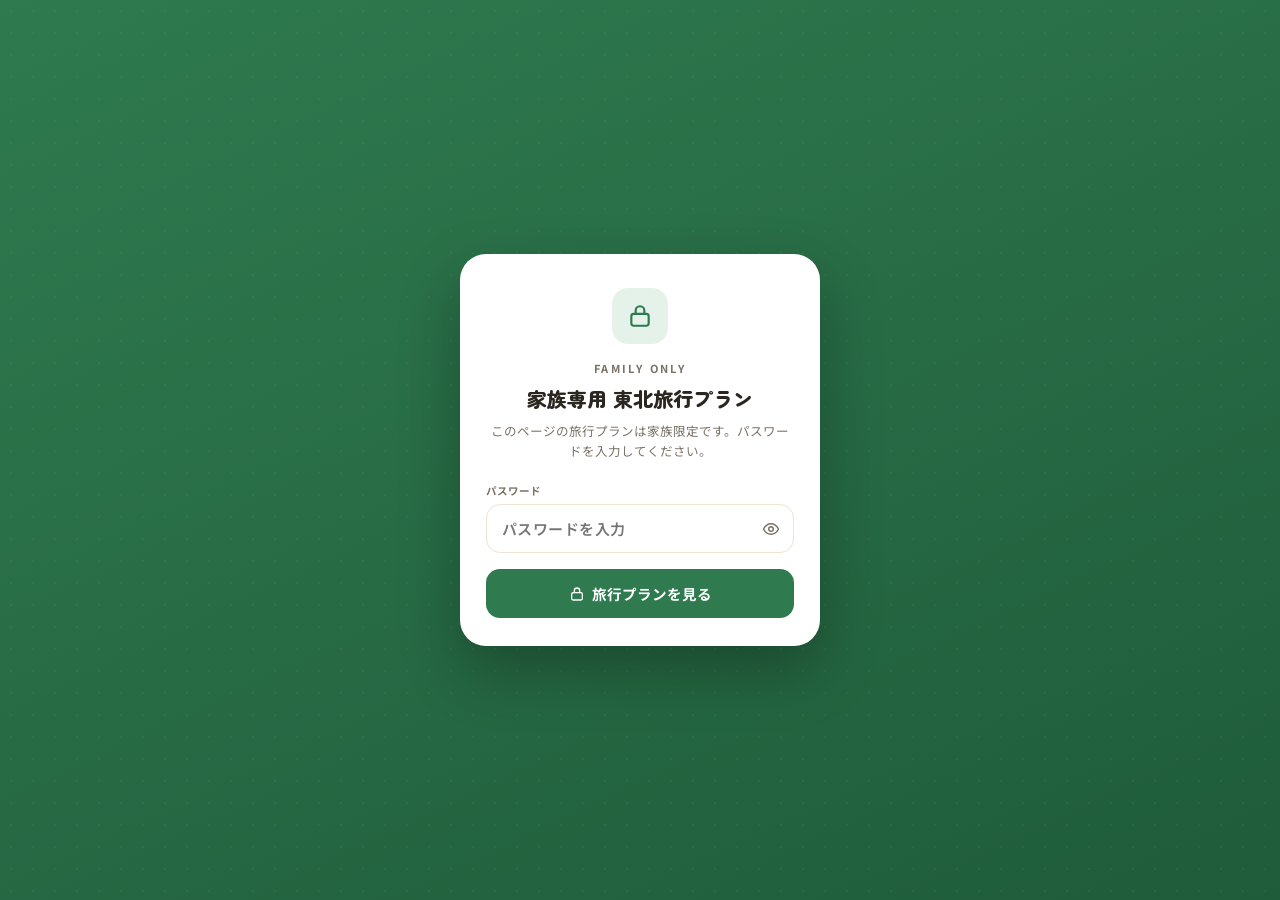
==== commit adb4e9ab: "パスワード認証を追加" ====
--- a/tohoku-trip.html
+++ b/tohoku-trip.html
@@ -13,6 +13,7 @@
   :root {
     --bg: #fdf8ee;
     --surface: #ffffff;
+    
     --ink: #2b2620;
     --ink-soft: #7a7266;
     --border: #ece3d2;
@@ -972,9 +973,187 @@
   @media (min-width: 480px) {
     .hero-title { font-size: 28px; }
   }
+
+  /* ---------- auth gate ---------- */
+
+  .auth-screen {
+    position: fixed;
+    inset: 0;
+    z-index: 100;
+    display: flex;
+    align-items: center;
+    justify-content: center;
+    padding: 24px;
+    background: linear-gradient(155deg, var(--green) 0%, #1f5c3a 100%);
+    overflow: hidden;
+  }
+
+  .auth-screen::before {
+    content: "";
+    position: absolute;
+    inset: 0;
+    background-image: radial-gradient(rgba(255,255,255,0.08) 1px, transparent 1px);
+    background-size: 22px 22px;
+    opacity: 0.5;
+  }
+
+  .auth-card {
+    position: relative;
+    width: 100%;
+    max-width: 360px;
+    background: var(--surface);
+    border-radius: 26px;
+    padding: 34px 26px 28px;
+    box-shadow: 0 24px 60px rgba(0, 0, 0, 0.28);
+    text-align: center;
+  }
+
+  .auth-icon {
+    width: 56px;
+    height: 56px;
+    margin: 0 auto 16px;
+    border-radius: 16px;
+    background: var(--green-soft);
+    color: var(--green);
+    display: flex;
+    align-items: center;
+    justify-content: center;
+  }
+
+  .auth-icon svg { width: 26px; height: 26px; }
+
+  .auth-eyebrow {
+    font-size: 11px;
+    font-weight: 700;
+    letter-spacing: 0.22em;
+    color: var(--ink-soft);
+    text-transform: uppercase;
+  }
+
+  .auth-title {
+    margin-top: 8px;
+    font-size: 20px;
+    font-weight: 900;
+  }
+
+  .auth-desc {
+    margin-top: 8px;
+    font-size: 12.5px;
+    color: var(--ink-soft);
+    line-height: 1.6;
+  }
+
+  .auth-form { margin-top: 22px; text-align: left; }
+
+  .auth-form label {
+    display: block;
+    font-size: 10.5px;
+    font-weight: 700;
+    color: var(--ink-soft);
+    margin-bottom: 6px;
+  }
+
+  .auth-input-wrap { position: relative; }
+
+  .auth-form input[type="password"],
+  .auth-form input[type="text"] {
+    width: 100%;
+    border: 1.5px solid var(--border);
+    border-radius: 14px;
+    padding: 13px 44px 13px 15px;
+    font-size: 15px;
+    font-weight: 600;
+    color: var(--ink);
+    font-family: inherit;
+    letter-spacing: 0.03em;
+  }
+
+  .auth-form input:focus { outline: none; border-color: var(--green); }
+
+  .auth-toggle {
+    position: absolute;
+    top: 0;
+    right: 4px;
+    bottom: 0;
+    width: 38px;
+    border: none;
+    background: transparent;
+    color: var(--ink-soft);
+    display: flex;
+    align-items: center;
+    justify-content: center;
+  }
+
+  .auth-toggle svg { width: 18px; height: 18px; }
+
+  .auth-error {
+    margin-top: 10px;
+    font-size: 12.5px;
+    font-weight: 700;
+    color: var(--coral);
+    background: var(--coral-soft);
+    border-radius: 12px;
+    padding: 10px 12px;
+    display: none;
+    align-items: center;
+    gap: 6px;
+  }
+
+  .auth-error.show { display: flex; }
+  .auth-error svg { width: 14px; height: 14px; flex-shrink: 0; }
+
+  .auth-submit {
+    margin-top: 16px;
+    width: 100%;
+    border: none;
+    border-radius: 14px;
+    padding: 14px;
+    background: var(--green);
+    color: #fff;
+    font-weight: 700;
+    font-size: 14.5px;
+    display: flex;
+    align-items: center;
+    justify-content: center;
+    gap: 7px;
+    transition: filter 0.2s ease, transform 0.15s ease;
+  }
+
+  .auth-submit:hover { filter: brightness(1.06); }
+  .auth-submit:active { transform: translateY(1px); }
+  .auth-submit svg { width: 16px; height: 16px; }
+
+  .auth-card.shake { animation: authShake 0.4s ease; }
+
+  @keyframes authShake {
+    10%, 90% { transform: translateX(-1px); }
+    20%, 80% { transform: translateX(2px); }
+    30%, 50%, 70% { transform: translateX(-5px); }
+    40%, 60% { transform: translateX(5px); }
+  }
 </style>
 </head>
 <body>
+
+  <div class="auth-screen" id="authScreen">
+    <div class="auth-card" id="authCard">
+      <div class="auth-icon" id="authIcon"></div>
+      <p class="auth-eyebrow">Family Only</p>
+      <h1 class="auth-title heading-font">家族専用 東北旅行プラン</h1>
+      <p class="auth-desc">このページの旅行プランは家族限定です。パスワードを入力してください。</p>
+      <form class="auth-form" id="authForm">
+        <label for="authPassword">パスワード</label>
+        <div class="auth-input-wrap">
+          <input type="password" id="authPassword" autocomplete="off" placeholder="パスワードを入力">
+          <button type="button" class="auth-toggle" id="authToggle" aria-label="パスワードを表示"></button>
+        </div>
+        <p class="auth-error" id="authError"></p>
+        <button type="submit" class="auth-submit" id="authSubmit"></button>
+      </form>
+    </div>
+  </div>
+
+  <div id="tripApp" style="display:none;">
 
   <header class="hero">
     <div class="hero-inner">
@@ -1112,6 +1291,8 @@
       行きたい場所
     </button>
   </nav>
+
+  </div>
 
 <script>
   /* ================= icons ================= */
@@ -1133,7 +1314,61 @@
     close: '<svg viewBox="0 0 24 24" fill="none" stroke="currentColor" stroke-width="2.6" stroke-linecap="round"><path d="M6 6l12 12M18 6 6 18"></path></svg>',
     chev: '<svg viewBox="0 0 24 24" fill="none" stroke="currentColor" stroke-width="2.4" stroke-linecap="round" stroke-linejoin="round"><path d="m6 9 6 6 6-6"></path></svg>',
     calendar: '<svg viewBox="0 0 24 24" fill="none" stroke="currentColor" stroke-width="2" stroke-linecap="round" stroke-linejoin="round"><rect x="3" y="5" width="18" height="16" rx="2"></rect><path d="M3 10h18M8 3v4M16 3v4"></path></svg>',
+    lock: '<svg viewBox="0 0 24 24" fill="none" stroke="currentColor" stroke-width="2" stroke-linecap="round" stroke-linejoin="round"><rect x="4" y="10" width="16" height="11" rx="2.2"></rect><path d="M8 10V7a4 4 0 0 1 8 0v3"></path></svg>',
+    eye: '<svg viewBox="0 0 24 24" fill="none" stroke="currentColor" stroke-width="2" stroke-linecap="round" stroke-linejoin="round"><path d="M2 12s3.6-7 10-7 10 7 10 7-3.6 7-10 7-10-7-10-7Z"></path><circle cx="12" cy="12" r="3"></circle></svg>',
+    eyeOff: '<svg viewBox="0 0 24 24" fill="none" stroke="currentColor" stroke-width="2" stroke-linecap="round" stroke-linejoin="round"><path d="M17.9 17.9A10.4 10.4 0 0 1 12 20c-6.4 0-10-8-10-8a18.4 18.4 0 0 1 4.2-5.2M9.9 5.2A9.6 9.6 0 0 1 12 5c6.4 0 10 7 10 7a18.6 18.6 0 0 1-2.2 3.2M14.1 14.1a3 3 0 1 1-4.2-4.2"></path><path d="M2 2l20 20"></path></svg>',
+    alert: '<svg viewBox="0 0 24 24" fill="none" stroke="currentColor" stroke-width="2" stroke-linecap="round" stroke-linejoin="round"><path d="M12 9v4"></path><path d="M12 17h.01"></path><path d="M10.3 3.9 2.4 18a2 2 0 0 0 1.7 3h15.8a2 2 0 0 0 1.7-3L13.7 3.9a2 2 0 0 0-3.4 0Z"></path></svg>',
   };
+
+  /* ================= password gate ================= */
+  (function () {
+    const TRIP_PASSWORD = '2026Tohoku';
+    const SESSION_KEY = 'tohokuTripUnlocked';
+
+    const authScreen = document.getElementById('authScreen');
+    const tripApp = document.getElementById('tripApp');
+    const authForm = document.getElementById('authForm');
+    const authPassword = document.getElementById('authPassword');
+    const authError = document.getElementById('authError');
+    const authCard = document.getElementById('authCard');
+    const authToggle = document.getElementById('authToggle');
+    const authSubmit = document.getElementById('authSubmit');
+
+    document.getElementById('authIcon').innerHTML = ICONS.lock;
+    authToggle.innerHTML = ICONS.eye;
+    authSubmit.innerHTML = ICONS.lock + '<span>旅行プランを見る</span>';
+    authError.innerHTML = ICONS.alert + '<span>パスワードが違います</span>';
+
+    function unlock() {
+      authScreen.style.display = 'none';
+      tripApp.style.display = '';
+      try { sessionStorage.setItem(SESSION_KEY, '1'); } catch (e) { /* storage unavailable */ }
+    }
+
+    if ((() => { try { return sessionStorage.getItem(SESSION_KEY) === '1'; } catch (e) { return false; } })()) {
+      unlock();
+    }
+
+    authToggle.addEventListener('click', () => {
+      const showing = authPassword.type === 'text';
+      authPassword.type = showing ? 'password' : 'text';
+      authToggle.innerHTML = showing ? ICONS.eye : ICONS.eyeOff;
+    });
+
+    authForm.addEventListener('submit', (e) => {
+      e.preventDefault();
+      if (authPassword.value === TRIP_PASSWORD) {
+        unlock();
+      } else {
+        authError.classList.add('show');
+        authCard.classList.remove('shake');
+        void authCard.offsetWidth;
+        authCard.classList.add('shake');
+        authPassword.value = '';
+        authPassword.focus();
+      }
+    });
+  })();
 
   const TYPE_LABEL = { sight: '観光', food: '食事', hotel: '宿泊', drive: '移動', waypoint: '立ち寄り', shop: '買い物', arrive: '到着' };
 
